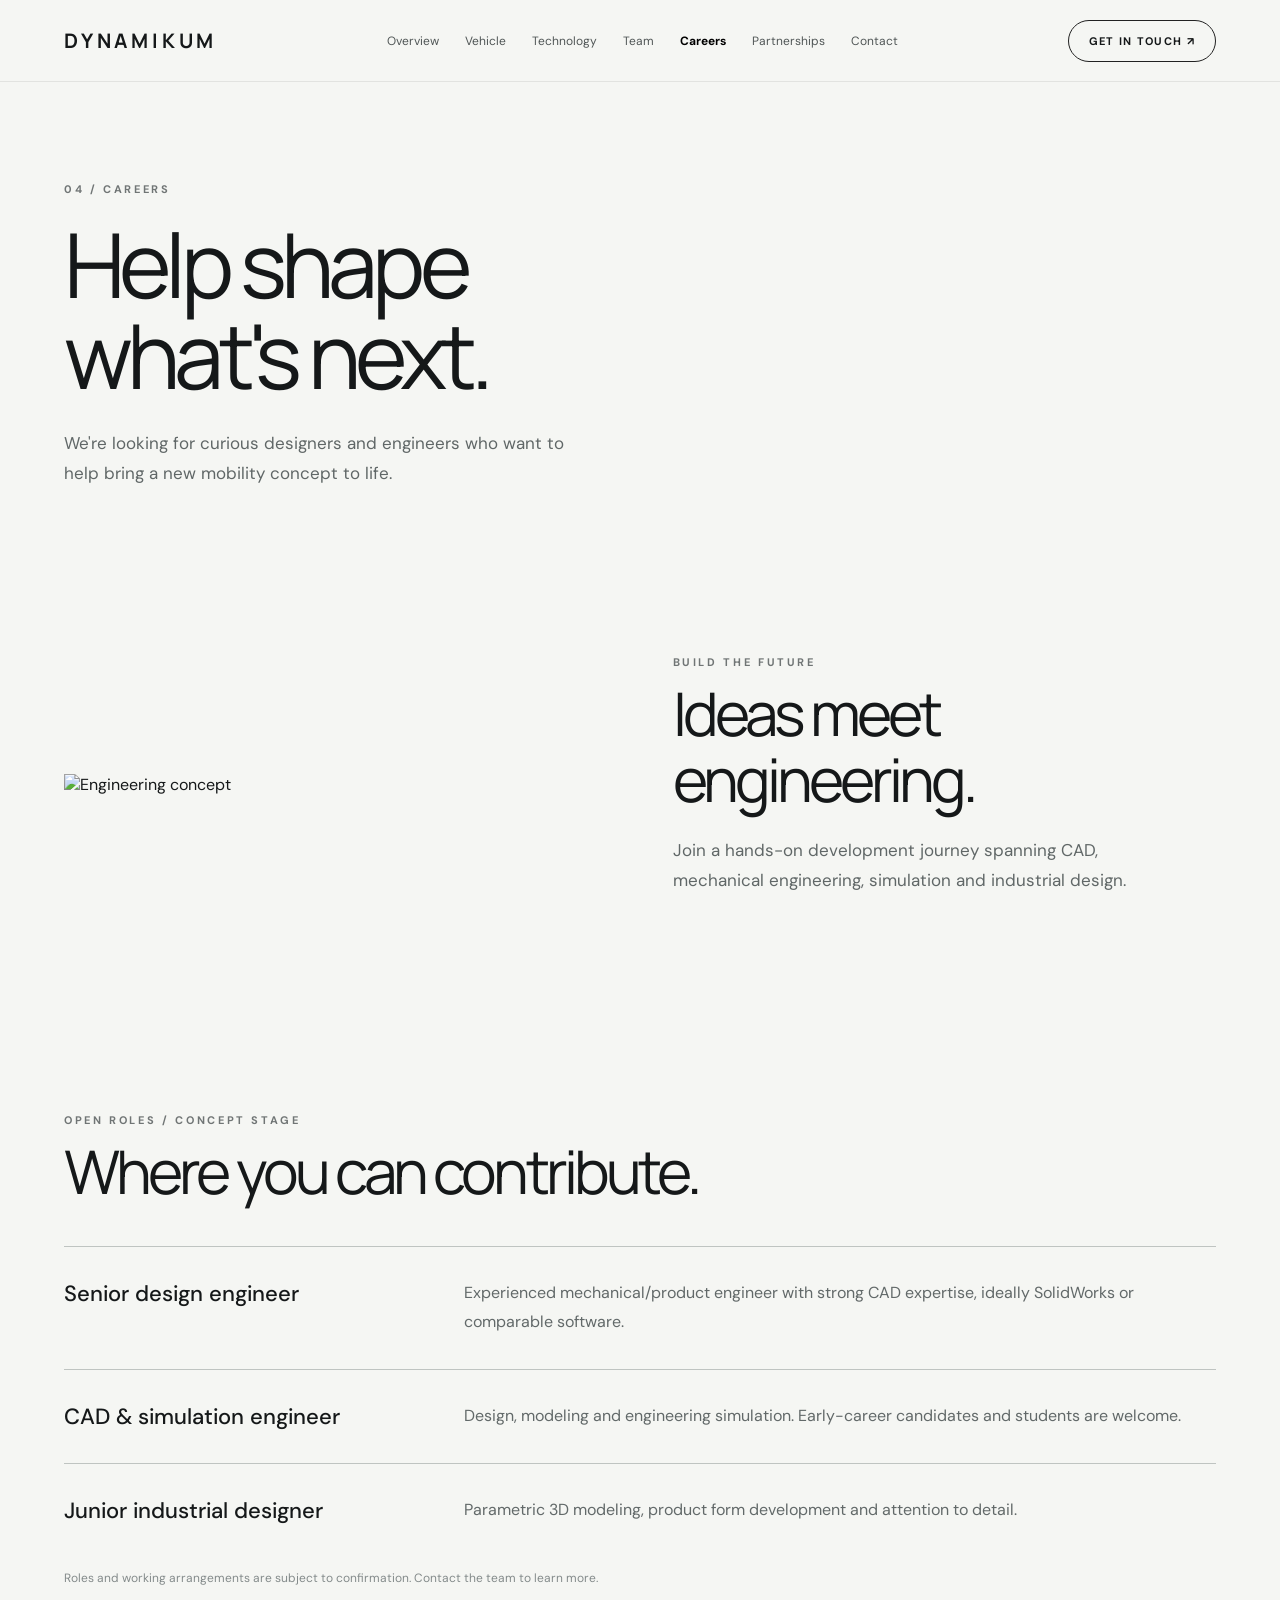
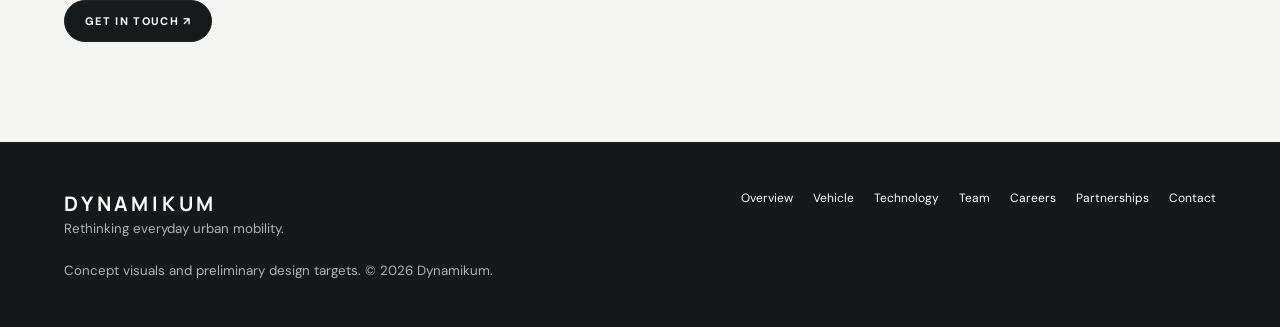
==== careers.html @ a189d864 "Add Dynamikum website: careers.html" ====
<!doctype html><html lang="en"><head><meta charset="utf-8"><meta name="viewport" content="width=device-width,initial-scale=1"><meta name="theme-color" content="#f5f6f3"><meta name="description" content="Explore engineering and design career opportunities with Dynamikum."><title>Careers — DYNAMIKUM</title><link rel="stylesheet" href="/style.css"></head><body><header><a class="logo" href="/">DYNAMIKUM</a><nav class="nav" aria-label="Primary"><a class="" href="/">Overview</a><a class="" href="/vehicle.html">Vehicle</a><a class="" href="/technology.html">Technology</a><a class="" href="/team.html">Team</a><a class="active" href="/careers.html">Careers</a><a class="" href="/partnerships.html">Partnerships</a><a class="" href="/contact.html">Contact</a></nav><a class="pill" href="/contact.html">Get in touch ↗</a></header><main><section class="intro"><div class="eyebrow">04 / Careers</div><h1>Help shape<br>what's next.</h1><p class="lead">We're looking for curious designers and engineers who want to help bring a new mobility concept to life.</p></section><section class="section split"><img src="https://raw.githubusercontent.com/ninavarini-pixel/Dynamikum/main/technology-cutaway.webp" alt="Engineering concept"><div><div class="eyebrow">Build the future</div><h2>Ideas meet engineering.</h2><p class="lead">Join a hands-on development journey spanning CAD, mechanical engineering, simulation and industrial design.</p></div></section><section class="section"><div class="section-head"><div class="eyebrow">Open roles / Concept stage</div><h2>Where you can contribute.</h2></div><div class="job"><h3>Senior design engineer</h3><p>Experienced mechanical/product engineer with strong CAD expertise, ideally SolidWorks or comparable software.</p></div><div class="job"><h3>CAD & simulation engineer</h3><p>Design, modeling and engineering simulation. Early-career candidates and students are welcome.</p></div><div class="job"><h3>Junior industrial designer</h3><p>Parametric 3D modeling, product form development and attention to detail.</p></div><p class="note">Roles and working arrangements are subject to confirmation. Contact the team to learn more.</p><a class="pill dark" href="/contact.html">Get in touch ↗</a></section></main><footer class="footer"><div><div class="logo">DYNAMIKUM</div><small>Rethinking everyday urban mobility.</small></div><nav><a href="/">Overview</a><a href="/vehicle.html">Vehicle</a><a href="/technology.html">Technology</a><a href="/team.html">Team</a><a href="/careers.html">Careers</a><a href="/partnerships.html">Partnerships</a><a href="/contact.html">Contact</a></nav><small>Concept visuals and preliminary design targets. © 2026 Dynamikum.</small></footer></body></html>
---- style.css ----
@import url('https://fonts.googleapis.com/css2?family=DM+Sans:wght@300;400;500;600;700&family=Manrope:wght@300;400;500;600;700&display=swap');
:root{--ink:#151819;--muted:#707575;--line:#dadcda;--paper:#f5f6f3;--dark:#101515}*{box-sizing:border-box}html{scroll-behavior:smooth}body{margin:0;background:var(--paper);color:var(--ink);font-family:'DM Sans',sans-serif;-webkit-font-smoothing:antialiased}a{color:inherit;text-decoration:none}img{max-width:100%;display:block}header{height:82px;display:flex;align-items:center;justify-content:space-between;padding:0 5%;border-bottom:1px solid rgba(0,0,0,.08);position:relative;z-index:5;background:#f5f6f3}.logo{font-family:Manrope,sans-serif;font-size:20px;font-weight:700;letter-spacing:.19em}.nav{display:flex;gap:26px;align-items:center}.nav a{font-size:12px;color:#505656}.nav a.active{color:#000;font-weight:700}.pill{border:1px solid #222;border-radius:50px;padding:13px 20px;font-size:11px;font-weight:700;letter-spacing:.12em;text-transform:uppercase;display:inline-flex;gap:12px;align-items:center;transition:.2s}.pill:hover{background:#151819;color:white}.pill.dark{background:#161a1a;color:#fff}.pill.dark:hover{background:#3b4141}.hero{min-height:650px;display:grid;grid-template-columns:42% 58%;align-items:center;padding:50px 5% 70px;overflow:hidden}.eyebrow{font-size:11px;letter-spacing:.24em;text-transform:uppercase;font-weight:700;color:#707575}.hero h1,h1,h2{font-family:Manrope,sans-serif;font-weight:400;letter-spacing:-.065em}h1{font-size:clamp(58px,7vw,118px);line-height:1.02;margin:22px 0 28px}h2{font-size:clamp(38px,4.7vw,75px);line-height:1.09;margin:12px 0 24px}.lead{font-size:17px;line-height:1.75;color:#606767;max-width:520px}.hero .visual{width:115%;margin-left:-5%;filter:drop-shadow(0 24px 32px rgba(0,0,0,.06))}.actions{display:flex;gap:12px;flex-wrap:wrap;margin-top:34px}.specs{display:grid;grid-template-columns:repeat(3,1fr);gap:24px;padding:25px 5% 35px;border-top:1px solid var(--line)}.specs b{font-size:26px;font-weight:400}.specs span{display:block;color:#727777;font-size:12px;margin-top:8px}.section{padding:100px 5%}.section-head{max-width:780px;margin-bottom:42px}.grid2{display:grid;grid-template-columns:1fr 1fr;gap:24px}.grid3{display:grid;grid-template-columns:repeat(3,1fr);gap:22px}.panel{background:#e9ebe8;overflow:hidden}.panel img{width:100%;height:430px;object-fit:cover}.panel .copy{padding:24px 28px 34px}.panel h3{font-size:22px;font-weight:500;margin:0 0 12px}.panel p{color:#727777;line-height:1.65;margin:0}.gallery{display:grid;grid-template-columns:repeat(4,1fr);gap:12px}.gallery img{width:100%;height:235px;object-fit:cover;background:#e8eae8}.wide-image{width:100%;height:min(60vw,700px);object-fit:cover;background:#e9eae8}.dark{background:#101515;color:#fff}.dark .lead,.dark .eyebrow{color:#a5adad}.dark .panel{background:#202727}.dark .panel p{color:#a5adad}.footer{padding:48px 5%;background:#151919;color:white;display:flex;justify-content:space-between;gap:24px;flex-wrap:wrap}.footer small{color:#adb4b4}.footer nav{display:flex;gap:20px;flex-wrap:wrap;font-size:12px}.intro{padding:100px 5% 50px}.intro h1{font-size:clamp(55px,7vw,106px);max-width:1100px}.split{display:grid;grid-template-columns:1fr 1fr;gap:65px;align-items:center}.split img{width:100%;max-height:680px;object-fit:cover}.note{font-size:12px;color:#848b8b;line-height:1.6}.job{border-top:1px solid #bfc4c1;padding:32px 0;display:grid;grid-template-columns:1fr 2fr;gap:24px}.job h3{font-size:22px;margin:0;font-weight:500}.job p{margin:0;color:#626969;line-height:1.8}.contact{min-height:65vh;display:flex;flex-direction:column;justify-content:center}.contact a.mail{font-size:clamp(22px,4vw,58px);border-bottom:1px solid #777;align-self:flex-start}@media(max-width:980px){header{height:auto;min-height:72px;flex-wrap:wrap;gap:16px;padding:20px 5%}.nav{order:3;width:100%;overflow:auto;gap:18px}.hero{grid-template-columns:1fr;min-height:auto;padding-top:75px}.hero .visual{width:100%;margin:20px 0}.grid3,.gallery{grid-template-columns:repeat(2,1fr)}.split{grid-template-columns:1fr;gap:30px}}@media(max-width:600px){h1{font-size:58px}.grid2,.grid3,.gallery{grid-template-columns:1fr}.specs{grid-template-columns:1fr 1fr}.section{padding:65px 5%}.panel img{height:280px}.gallery img{height:290px}.job{grid-template-columns:1fr}.footer{flex-direction:column}}
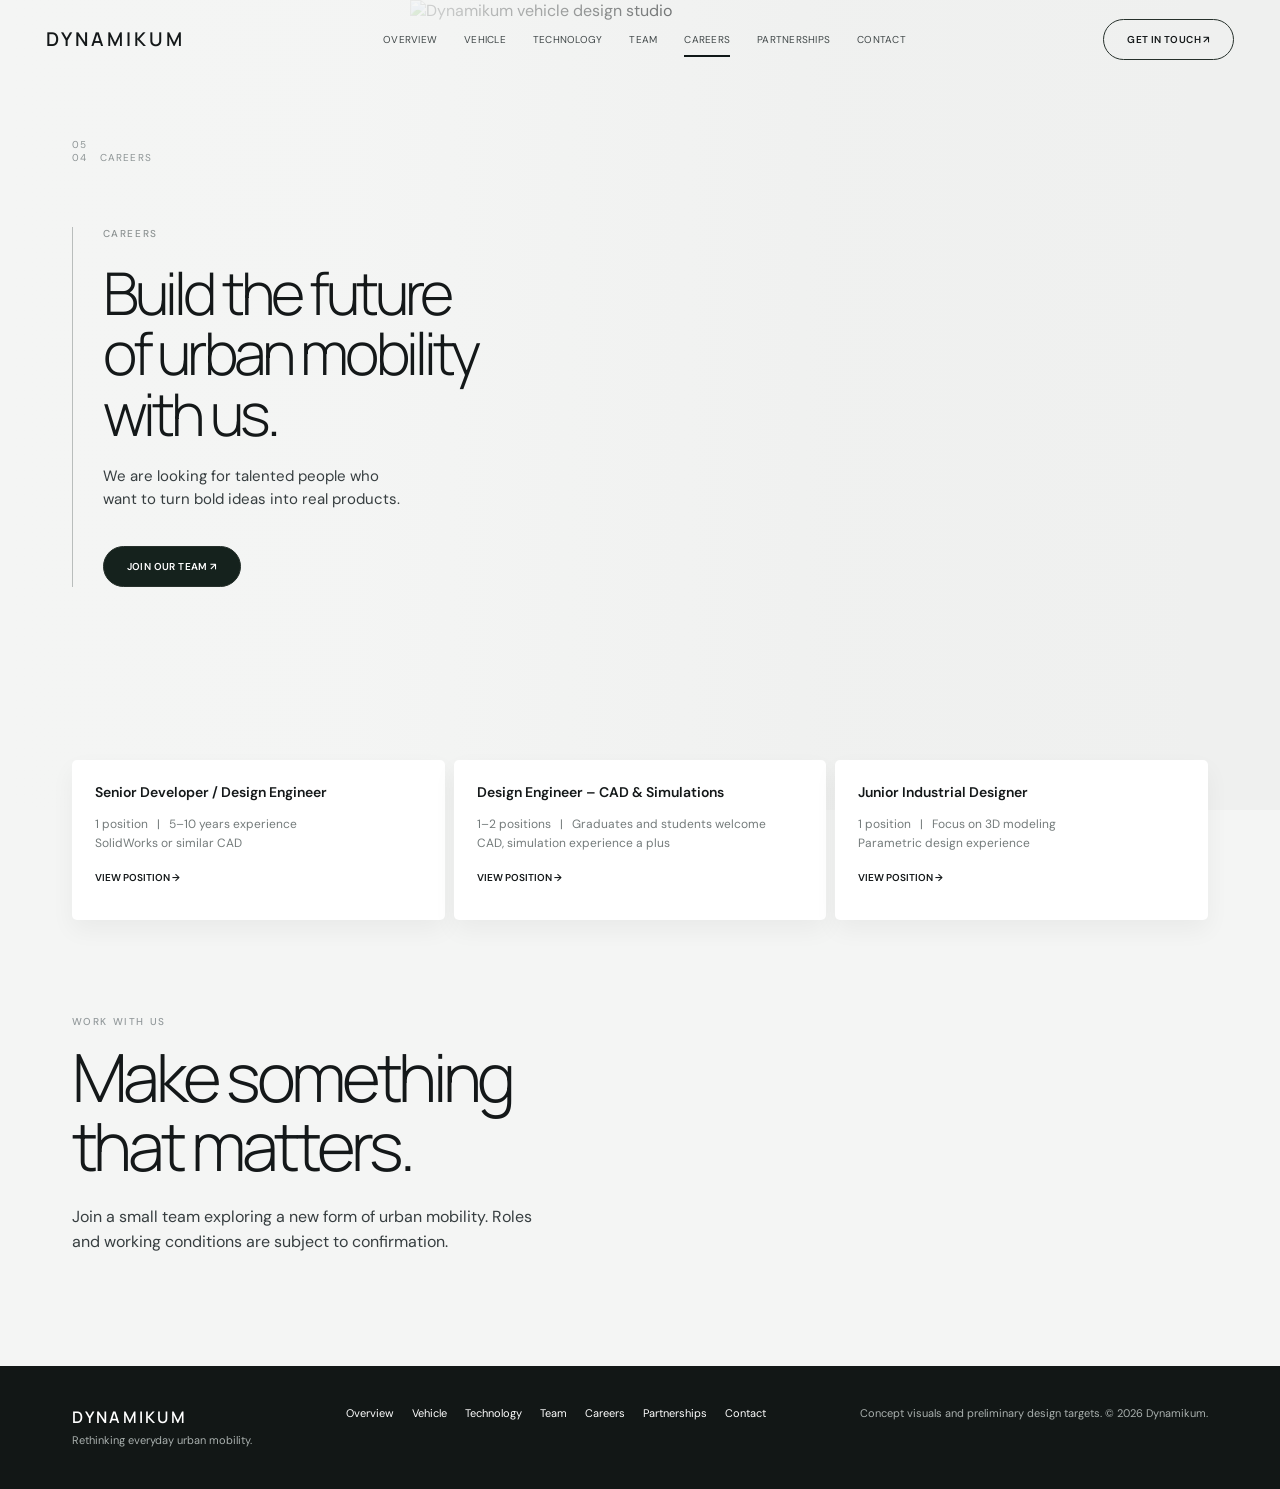
==== commit 1a7e7c6a: "Match careers.html layout to supplied reference" ====
--- a/careers.html
+++ b/careers.html
@@ -1 +1 @@
-<!doctype html><html lang="en"><head><meta charset="utf-8"><meta name="viewport" content="width=device-width,initial-scale=1"><meta name="theme-color" content="#f5f6f3"><meta name="description" content="Explore engineering and design career opportunities with Dynamikum."><title>Careers — DYNAMIKUM</title><link rel="stylesheet" href="/style.css"></head><body><header><a class="logo" href="/">DYNAMIKUM</a><nav class="nav" aria-label="Primary"><a class="" href="/">Overview</a><a class="" href="/vehicle.html">Vehicle</a><a class="" href="/technology.html">Technology</a><a class="" href="/team.html">Team</a><a class="active" href="/careers.html">Careers</a><a class="" href="/partnerships.html">Partnerships</a><a class="" href="/contact.html">Contact</a></nav><a class="pill" href="/contact.html">Get in touch ↗</a></header><main><section class="intro"><div class="eyebrow">04 / Careers</div><h1>Help shape<br>what's next.</h1><p class="lead">We're looking for curious designers and engineers who want to help bring a new mobility concept to life.</p></section><section class="section split"><img src="https://raw.githubusercontent.com/ninavarini-pixel/Dynamikum/main/technology-cutaway.webp" alt="Engineering concept"><div><div class="eyebrow">Build the future</div><h2>Ideas meet engineering.</h2><p class="lead">Join a hands-on development journey spanning CAD, mechanical engineering, simulation and industrial design.</p></div></section><section class="section"><div class="section-head"><div class="eyebrow">Open roles / Concept stage</div><h2>Where you can contribute.</h2></div><div class="job"><h3>Senior design engineer</h3><p>Experienced mechanical/product engineer with strong CAD expertise, ideally SolidWorks or comparable software.</p></div><div class="job"><h3>CAD & simulation engineer</h3><p>Design, modeling and engineering simulation. Early-career candidates and students are welcome.</p></div><div class="job"><h3>Junior industrial designer</h3><p>Parametric 3D modeling, product form development and attention to detail.</p></div><p class="note">Roles and working arrangements are subject to confirmation. Contact the team to learn more.</p><a class="pill dark" href="/contact.html">Get in touch ↗</a></section></main><footer class="footer"><div><div class="logo">DYNAMIKUM</div><small>Rethinking everyday urban mobility.</small></div><nav><a href="/">Overview</a><a href="/vehicle.html">Vehicle</a><a href="/technology.html">Technology</a><a href="/team.html">Team</a><a href="/careers.html">Careers</a><a href="/partnerships.html">Partnerships</a><a href="/contact.html">Contact</a></nav><small>Concept visuals and preliminary design targets. © 2026 Dynamikum.</small></footer></body></html>+<!doctype html><html lang="en"><head><meta charset="utf-8"><meta name="viewport" content="width=device-width,initial-scale=1"><meta name="theme-color" content="#f5f6f3"><meta name="description" content="Explore engineering and design career opportunities with Dynamikum."><title>Careers — DYNAMIKUM</title><link rel="stylesheet" href="/style.css"></head><body><header><a class="logo" href="/">DYNAMIKUM</a><nav class="nav" aria-label="Primary"><a class="" href="/">Overview</a><a class="" href="/vehicle.html">Vehicle</a><a class="" href="/technology.html">Technology</a><a class="" href="/team.html">Team</a><a class="active" href="/careers.html">Careers</a><a class="" href="/partnerships.html">Partnerships</a><a class="" href="/contact.html">Contact</a></nav><a class="pill" href="/contact.html">Get in touch ↗</a></header><main><section class="feature-hero careers-feature"><div class="chapter">05<br>04 &nbsp; CAREERS</div><img class="feature-image cover" src="https://raw.githubusercontent.com/ninavarini-pixel/Dynamikum/main/hero-studio.webp" alt="Dynamikum vehicle design studio" fetchpriority="high"><div class="feature-copy"><div class="eyebrow">Careers</div><h1>Build the future<br>of urban mobility<br>with us.</h1><p class="lead">We are looking for talented people who want to turn bold ideas into real products.</p><a class="pill dark" href="#open-roles">Join our team ↗</a></div></section><section class="career-jobs" id="open-roles"><article><h3>Senior Developer / Design Engineer</h3><p>1 position &nbsp; | &nbsp; 5–10 years experience<br>SolidWorks or similar CAD</p><a href="/contact.html">View position →</a></article><article><h3>Design Engineer – CAD & Simulations</h3><p>1–2 positions &nbsp; | &nbsp; Graduates and students welcome<br>CAD, simulation experience a plus</p><a href="/contact.html">View position →</a></article><article><h3>Junior Industrial Designer</h3><p>1 position &nbsp; | &nbsp; Focus on 3D modeling<br>Parametric design experience</p><a href="/contact.html">View position →</a></article></section><section class="section"><div class="eyebrow">Work with us</div><h2>Make something<br>that matters.</h2><p class="lead">Join a small team exploring a new form of urban mobility. Roles and working conditions are subject to confirmation.</p></section></main><footer class="footer"><div><div class="logo">DYNAMIKUM</div><small>Rethinking everyday urban mobility.</small></div><nav><a href="/">Overview</a><a href="/vehicle.html">Vehicle</a><a href="/technology.html">Technology</a><a href="/team.html">Team</a><a href="/careers.html">Careers</a><a href="/partnerships.html">Partnerships</a><a href="/contact.html">Contact</a></nav><small>Concept visuals and preliminary design targets. © 2026 Dynamikum.</small></footer></body></html>
--- a/style.css
+++ b/style.css
@@ -1,2 +1,2 @@
-@import url('https://fonts.googleapis.com/css2?family=DM+Sans:wght@300;400;500;600;700&family=Manrope:wght@300;400;500;600;700&display=swap');
-:root{--ink:#151819;--muted:#707575;--line:#dadcda;--paper:#f5f6f3;--dark:#101515}*{box-sizing:border-box}html{scroll-behavior:smooth}body{margin:0;background:var(--paper);color:var(--ink);font-family:'DM Sans',sans-serif;-webkit-font-smoothing:antialiased}a{color:inherit;text-decoration:none}img{max-width:100%;display:block}header{height:82px;display:flex;align-items:center;justify-content:space-between;padding:0 5%;border-bottom:1px solid rgba(0,0,0,.08);position:relative;z-index:5;background:#f5f6f3}.logo{font-family:Manrope,sans-serif;font-size:20px;font-weight:700;letter-spacing:.19em}.nav{display:flex;gap:26px;align-items:center}.nav a{font-size:12px;color:#505656}.nav a.active{color:#000;font-weight:700}.pill{border:1px solid #222;border-radius:50px;padding:13px 20px;font-size:11px;font-weight:700;letter-spacing:.12em;text-transform:uppercase;display:inline-flex;gap:12px;align-items:center;transition:.2s}.pill:hover{background:#151819;color:white}.pill.dark{background:#161a1a;color:#fff}.pill.dark:hover{background:#3b4141}.hero{min-height:650px;display:grid;grid-template-columns:42% 58%;align-items:center;padding:50px 5% 70px;overflow:hidden}.eyebrow{font-size:11px;letter-spacing:.24em;text-transform:uppercase;font-weight:700;color:#707575}.hero h1,h1,h2{font-family:Manrope,sans-serif;font-weight:400;letter-spacing:-.065em}h1{font-size:clamp(58px,7vw,118px);line-height:1.02;margin:22px 0 28px}h2{font-size:clamp(38px,4.7vw,75px);line-height:1.09;margin:12px 0 24px}.lead{font-size:17px;line-height:1.75;color:#606767;max-width:520px}.hero .visual{width:115%;margin-left:-5%;filter:drop-shadow(0 24px 32px rgba(0,0,0,.06))}.actions{display:flex;gap:12px;flex-wrap:wrap;margin-top:34px}.specs{display:grid;grid-template-columns:repeat(3,1fr);gap:24px;padding:25px 5% 35px;border-top:1px solid var(--line)}.specs b{font-size:26px;font-weight:400}.specs span{display:block;color:#727777;font-size:12px;margin-top:8px}.section{padding:100px 5%}.section-head{max-width:780px;margin-bottom:42px}.grid2{display:grid;grid-template-columns:1fr 1fr;gap:24px}.grid3{display:grid;grid-template-columns:repeat(3,1fr);gap:22px}.panel{background:#e9ebe8;overflow:hidden}.panel img{width:100%;height:430px;object-fit:cover}.panel .copy{padding:24px 28px 34px}.panel h3{font-size:22px;font-weight:500;margin:0 0 12px}.panel p{color:#727777;line-height:1.65;margin:0}.gallery{display:grid;grid-template-columns:repeat(4,1fr);gap:12px}.gallery img{width:100%;height:235px;object-fit:cover;background:#e8eae8}.wide-image{width:100%;height:min(60vw,700px);object-fit:cover;background:#e9eae8}.dark{background:#101515;color:#fff}.dark .lead,.dark .eyebrow{color:#a5adad}.dark .panel{background:#202727}.dark .panel p{color:#a5adad}.footer{padding:48px 5%;background:#151919;color:white;display:flex;justify-content:space-between;gap:24px;flex-wrap:wrap}.footer small{color:#adb4b4}.footer nav{display:flex;gap:20px;flex-wrap:wrap;font-size:12px}.intro{padding:100px 5% 50px}.intro h1{font-size:clamp(55px,7vw,106px);max-width:1100px}.split{display:grid;grid-template-columns:1fr 1fr;gap:65px;align-items:center}.split img{width:100%;max-height:680px;object-fit:cover}.note{font-size:12px;color:#848b8b;line-height:1.6}.job{border-top:1px solid #bfc4c1;padding:32px 0;display:grid;grid-template-columns:1fr 2fr;gap:24px}.job h3{font-size:22px;margin:0;font-weight:500}.job p{margin:0;color:#626969;line-height:1.8}.contact{min-height:65vh;display:flex;flex-direction:column;justify-content:center}.contact a.mail{font-size:clamp(22px,4vw,58px);border-bottom:1px solid #777;align-self:flex-start}@media(max-width:980px){header{height:auto;min-height:72px;flex-wrap:wrap;gap:16px;padding:20px 5%}.nav{order:3;width:100%;overflow:auto;gap:18px}.hero{grid-template-columns:1fr;min-height:auto;padding-top:75px}.hero .visual{width:100%;margin:20px 0}.grid3,.gallery{grid-template-columns:repeat(2,1fr)}.split{grid-template-columns:1fr;gap:30px}}@media(max-width:600px){h1{font-size:58px}.grid2,.grid3,.gallery{grid-template-columns:1fr}.specs{grid-template-columns:1fr 1fr}.section{padding:65px 5%}.panel img{height:280px}.gallery img{height:290px}.job{grid-template-columns:1fr}.footer{flex-direction:column}}+@import url('https://fonts.googleapis.com/css2?family=DM+Sans:wght@300;400;500;600&family=Manrope:wght@200;300;400;500;600&display=swap');
+:root{--ink:#141819;--muted:#7d8284;--paper:#f4f5f4;--line:#d7dad8;--green:#15221d}*{box-sizing:border-box}html{scroll-behavior:smooth}body{margin:0;color:var(--ink);background:var(--paper);font-family:'DM Sans',sans-serif;font-weight:400;-webkit-font-smoothing:antialiased}a{color:inherit;text-decoration:none}img{display:block;max-width:100%}h1,h2,h3,p{margin-top:0}h1,h2,h3{font-family:Manrope,sans-serif;font-weight:300;letter-spacing:-.065em}header{position:absolute;top:0;left:0;right:0;height:78px;z-index:20;display:flex;align-items:center;justify-content:space-between;padding:0 3.6%;background:transparent;border:0}header .logo{font:600 19px Manrope,sans-serif;letter-spacing:.16em}.nav{display:flex;gap:27px;align-items:center;height:100%}.nav a{font-size:10px;letter-spacing:.025em;text-transform:uppercase;white-space:nowrap;color:#414849;position:relative;height:100%;display:flex;align-items:center}.nav a.active:after{content:"";position:absolute;bottom:21px;left:0;right:0;height:2px;background:#101818}.pill{border:1px solid #26302b;border-radius:100px;padding:13px 23px;display:inline-flex;align-items:center;justify-content:center;gap:22px;font-size:10px;font-weight:600;letter-spacing:.04em;text-transform:uppercase;white-space:nowrap;transition:background .2s,color .2s}.pill.dark{background:var(--green);color:white}.pill:hover{background:#27372f;color:white}.eyebrow{font-size:10px;font-weight:500;letter-spacing:.16em;text-transform:uppercase;color:#92999b}.lead{font-size:16px;line-height:1.55;max-width:470px;font-weight:400;color:#373e40}.actions{display:flex;gap:20px;align-items:center;margin-top:30px}.hero{position:relative;min-height:760px;height:min(870px,100vh);display:block;overflow:hidden;background:radial-gradient(ellipse at 73% 68%,#e0e2e0 0%,#f4f5f4 52%,#edf0f1 100%)}.hero:before{content:"";position:absolute;inset:0;background:linear-gradient(110deg,rgba(255,255,255,.58),rgba(255,255,255,.05) 65%);pointer-events:none}.hero>div:first-child{position:absolute;z-index:2;top:22%;left:5.6%;max-width:48%}.hero h1{font-size:clamp(60px,6.1vw,110px);line-height:.99;letter-spacing:-.07em;margin:22px 0 25px}.hero .lead{max-width:470px;font-size:17px}.hero .visual{position:absolute;z-index:1;right:-3%;top:13%;height:76%;width:62%;object-fit:contain;mix-blend-mode:multiply;filter:contrast(1.06)}.specs{position:absolute;z-index:3;left:5.6%;right:5.6%;bottom:28px;display:grid;grid-template-columns:repeat(3,1fr);gap:20px;padding:25px 0 0;border-top:1px solid #cdd2d0}.specs>div{padding-left:35px;position:relative}.specs>div:before{content:"✧";position:absolute;left:0;top:1px;font-size:22px}.specs b{display:block;font-size:12px;text-transform:uppercase;font-weight:600;letter-spacing:.02em}.specs span{display:block;color:#737a7c;font-size:11px;margin-top:5px}.section{padding:95px 5.6%}.section-head{max-width:740px;margin-bottom:45px}.section h2,.intro h1{font-size:clamp(48px,5.2vw,88px);line-height:1.04}.section h2{margin:14px 0 25px}.grid2,.grid3{display:grid;grid-template-columns:repeat(2,minmax(0,1fr));gap:18px}.grid3{grid-template-columns:repeat(3,minmax(0,1fr))}.panel{background:#e7e9e7;overflow:hidden}.panel img{width:100%;height:420px;object-fit:cover}.panel .copy{padding:26px 28px 34px}.panel h3{font-size:23px;margin-bottom:12px}.panel p{color:#72797a;font-size:14px;line-height:1.6}.footer{background:#121716;color:white;padding:40px 5.6%;display:flex;justify-content:space-between;gap:20px;flex-wrap:wrap}.footer .logo{font:600 16px Manrope,sans-serif;letter-spacing:.14em}.footer small{color:#a9b0ae;font-size:11px}.footer nav{display:flex;gap:18px;flex-wrap:wrap;font-size:11px}.intro{padding:145px 5.6% 55px}.intro h1{font-size:clamp(60px,6vw,100px);line-height:1.04;margin:18px 0 20px}.intro .lead{max-width:420px}.wide-image{width:100%;height:580px;object-fit:cover}.gallery{display:grid;grid-template-columns:repeat(4,1fr);gap:9px}.gallery img{width:100%;height:275px;object-fit:cover}.split{display:grid;grid-template-columns:1fr 1fr;gap:70px;align-items:center}.split img{width:100%;max-height:610px;object-fit:cover}.note{font-size:12px;color:#7a8383;line-height:1.6}.dark{background:#0a1011;color:white}.dark .lead,.dark .eyebrow{color:#a7afb1}.dark .panel{background:#1b2222}.job{border-top:1px solid #cfd3d1;padding:28px 0;display:grid;grid-template-columns:1fr 2fr;gap:25px}.job h3{font-size:22px;font-weight:400}.job p{font-size:14px;line-height:1.65;color:#626a6b}.contact{min-height:75vh;display:flex;flex-direction:column;justify-content:center}.feature-hero{position:relative;min-height:690px;height:90vh;max-height:900px;overflow:hidden;background:#eff0ef}.feature-hero .feature-image{position:absolute;right:0;top:0;width:68%;height:100%;object-fit:contain;mix-blend-mode:multiply}.feature-hero .feature-image.cover{object-fit:cover;mix-blend-mode:normal}.feature-hero:after{content:"";position:absolute;inset:0;background:linear-gradient(90deg,#f4f5f4 0%,rgba(244,245,244,.95) 28%,rgba(244,245,244,.15) 65%,transparent 100%);pointer-events:none}.feature-copy{position:absolute;left:5.6%;top:28%;z-index:2;max-width:410px;padding-left:30px;border-left:1px solid #b9bdbc}.feature-copy h1{font-size:clamp(47px,4.6vw,77px);line-height:1.03;margin:23px 0 20px}.feature-copy .lead{font-size:15px;max-width:310px}.feature-copy .pill{margin-top:20px}.feature-hero .eyebrow{color:#8c9292}.feature-hero .chapter{position:absolute;left:5.6%;top:17%;font-size:10px;z-index:2;color:#8d9495;letter-spacing:.12em}.feature-hero.dark-feature{background:#090f10;color:white}.feature-hero.dark-feature .feature-image{width:73%;object-fit:contain;mix-blend-mode:screen;filter:contrast(1.25) brightness(.75)}.feature-hero.dark-feature:after{background:linear-gradient(90deg,#090f10 0%,rgba(9,15,16,.96) 25%,rgba(9,15,16,.15) 70%,transparent 100%)}.feature-hero.dark-feature .lead{color:#c1c9c9}.feature-hero.dark-feature .pill{background:white;color:#101818}.feature-hero.dark-feature .feature-copy{border-color:#7b8585}.feature-hero.dark-feature .chapter{color:#aab2b2}.feature-hero.dark-feature .eyebrow{color:#aab2b2}.detail-strip{display:grid;grid-template-columns:repeat(4,1fr);gap:8px;background:#f4f5f4;padding:8px 0}.detail-strip img{width:100%;height:290px;object-fit:cover}.career-jobs{position:relative;z-index:4;display:grid;grid-template-columns:repeat(3,1fr);gap:9px;padding:0 5.6%;margin-top:-50px}.career-jobs article{padding:23px;background:#fff;box-shadow:0 10px 24px #0000000c;border-radius:5px;min-height:160px}.career-jobs h3{font:600 14px 'DM Sans',sans-serif;letter-spacing:0}.career-jobs p{font-size:12px;color:#747b7b;line-height:1.6}.career-jobs a{font-size:10px;text-transform:uppercase;font-weight:600}.feature-hero.careers-feature .feature-image{object-fit:cover;object-position:center}.team-portraits{display:grid;grid-template-columns:repeat(4,1fr);gap:10px}.team-portraits img{height:320px;width:100%;object-fit:cover;filter:grayscale(1)}.minimal-copy{max-width:700px}.visual-caption{font-size:10px;letter-spacing:.12em;text-transform:uppercase;color:#777;position:absolute;bottom:25px;right:5%;z-index:4}.feature-hero .feature-image.right-crop{object-position:right center}.feature-hero.contact-feature .feature-image{object-fit:cover}.feature-hero.contact-feature:after{background:linear-gradient(90deg,#f4f5f4 0%,rgba(244,245,244,.85) 31%,rgba(244,245,244,.03) 78%)}@media(max-width:1100px){.nav{gap:14px}.nav a{font-size:9px}header{padding:0 3%}.hero .visual{right:-7%;width:65%}}@media(max-width:760px){header{height:auto;min-height:74px;flex-wrap:wrap;gap:10px;padding:17px 5%;background:rgba(244,245,244,.96)}.nav{order:3;width:100%;overflow:auto;height:34px;gap:19px}.nav a{height:32px;font-size:10px}.nav a.active:after{bottom:0}.hero{min-height:780px;height:auto}.hero>div:first-child{top:145px;left:6%;max-width:90%}.hero h1{font-size:clamp(53px,10vw,78px)}.hero .visual{top:365px;right:-8%;height:300px;width:100%}.hero .lead{font-size:15px;max-width:340px}.specs{left:6%;right:6%;bottom:16px;gap:8px}.specs>div{padding-left:0}.specs>div:before{display:none}.specs b{font-size:10px}.specs span{font-size:9px}.feature-hero{height:820px;min-height:0}.feature-hero .feature-image{top:320px;right:-5%;width:110%;height:440px}.feature-hero .feature-image.cover{object-fit:cover}.feature-hero:after{background:linear-gradient(180deg,#f4f5f4 0%,#f4f5f4 35%,transparent 76%)}.feature-copy{top:180px;left:6%;max-width:85%;padding-left:18px}.feature-copy h1{font-size:52px}.feature-hero .chapter{top:143px;left:6%}.feature-hero.dark-feature .feature-image{top:350px;width:110%;height:430px}.feature-hero.dark-feature:after{background:linear-gradient(180deg,#090f10 0%,#090f10 35%,transparent 78%)}.career-jobs{margin-top:0;grid-template-columns:1fr;padding:12px 5%}.grid2,.grid3,.split{grid-template-columns:1fr}.gallery,.detail-strip,.team-portraits{grid-template-columns:repeat(2,1fr)}.detail-strip img,.gallery img{height:190px}.team-portraits img{height:230px}.section{padding:70px 6%}.intro{padding:160px 6% 50px}.wide-image{height:350px}.footer{flex-direction:column}.section h2{font-size:48px}}
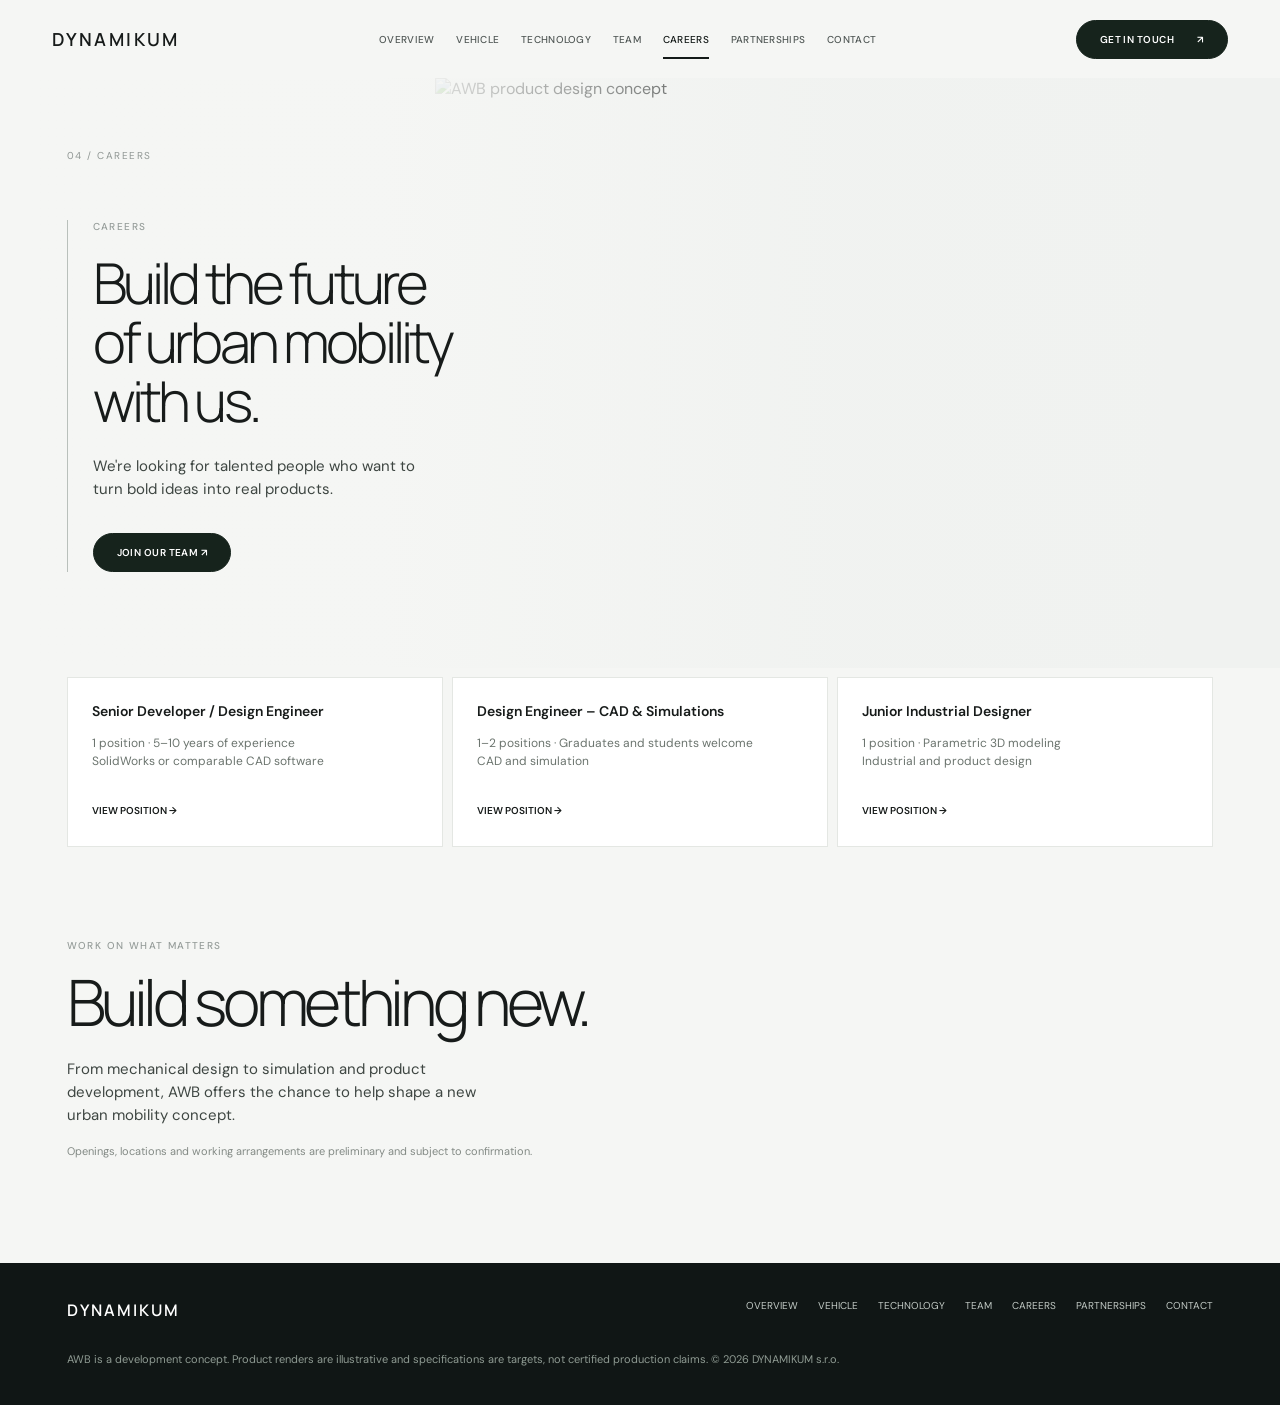
==== commit 6812fe0b: "Rebuild AWB website from pitch deck and approved visual reference: careers.html" ====
--- a/careers.html
+++ b/careers.html
@@ -1 +1 @@
-<!doctype html><html lang="en"><head><meta charset="utf-8"><meta name="viewport" content="width=device-width,initial-scale=1"><meta name="theme-color" content="#f5f6f3"><meta name="description" content="Explore engineering and design career opportunities with Dynamikum."><title>Careers — DYNAMIKUM</title><link rel="stylesheet" href="/style.css"></head><body><header><a class="logo" href="/">DYNAMIKUM</a><nav class="nav" aria-label="Primary"><a class="" href="/">Overview</a><a class="" href="/vehicle.html">Vehicle</a><a class="" href="/technology.html">Technology</a><a class="" href="/team.html">Team</a><a class="active" href="/careers.html">Careers</a><a class="" href="/partnerships.html">Partnerships</a><a class="" href="/contact.html">Contact</a></nav><a class="pill" href="/contact.html">Get in touch ↗</a></header><main><section class="feature-hero careers-feature"><div class="chapter">05<br>04 &nbsp; CAREERS</div><img class="feature-image cover" src="https://raw.githubusercontent.com/ninavarini-pixel/Dynamikum/main/hero-studio.webp" alt="Dynamikum vehicle design studio" fetchpriority="high"><div class="feature-copy"><div class="eyebrow">Careers</div><h1>Build the future<br>of urban mobility<br>with us.</h1><p class="lead">We are looking for talented people who want to turn bold ideas into real products.</p><a class="pill dark" href="#open-roles">Join our team ↗</a></div></section><section class="career-jobs" id="open-roles"><article><h3>Senior Developer / Design Engineer</h3><p>1 position &nbsp; | &nbsp; 5–10 years experience<br>SolidWorks or similar CAD</p><a href="/contact.html">View position →</a></article><article><h3>Design Engineer – CAD & Simulations</h3><p>1–2 positions &nbsp; | &nbsp; Graduates and students welcome<br>CAD, simulation experience a plus</p><a href="/contact.html">View position →</a></article><article><h3>Junior Industrial Designer</h3><p>1 position &nbsp; | &nbsp; Focus on 3D modeling<br>Parametric design experience</p><a href="/contact.html">View position →</a></article></section><section class="section"><div class="eyebrow">Work with us</div><h2>Make something<br>that matters.</h2><p class="lead">Join a small team exploring a new form of urban mobility. Roles and working conditions are subject to confirmation.</p></section></main><footer class="footer"><div><div class="logo">DYNAMIKUM</div><small>Rethinking everyday urban mobility.</small></div><nav><a href="/">Overview</a><a href="/vehicle.html">Vehicle</a><a href="/technology.html">Technology</a><a href="/team.html">Team</a><a href="/careers.html">Careers</a><a href="/partnerships.html">Partnerships</a><a href="/contact.html">Contact</a></nav><small>Concept visuals and preliminary design targets. © 2026 Dynamikum.</small></footer></body></html>+<!doctype html><html lang="en"><head><meta charset="utf-8"><meta name="viewport" content="width=device-width,initial-scale=1"><meta name="theme-color" content="#f5f6f4"><meta name="description" content="Dynamikum AWB — an all-weather electric-assist city velomobile concept."><title>Careers — DYNAMIKUM</title><link rel="preconnect" href="https://fonts.googleapis.com"><link rel="stylesheet" href="/style.css"></head><body><header class="site-header"><a class="brand" href="/" aria-label="Dynamikum home">DYNAMIKUM</a><nav class="nav" aria-label="Main navigation"><a href="/">Overview</a><a href="/vehicle.html">Vehicle</a><a href="/technology.html">Technology</a><a href="/team.html">Team</a><a href="/careers.html" aria-current="page">Careers</a><a href="/partnerships.html">Partnerships</a><a href="/contact.html">Contact</a></nav><a class="cta" href="/contact.html">Get in touch <span aria-hidden="true">↗</span></a></header><main><section class="page-hero"><div class="chapter">04 / CAREERS</div><img class="hero-image" src="https://raw.githubusercontent.com/ninavarini-pixel/Dynamikum/main/hero-studio.webp" alt="AWB product design concept" fetchpriority="high"><div class="page-copy"><div class="eyebrow">Careers</div><h1 class="display">Build the future<br>of urban mobility<br>with us.</h1><p class="lead">We're looking for talented people who want to turn bold ideas into real products.</p><a class="cta" href="#roles">Join our team ↗</a></div></section><div class="jobs" id="roles"><article class="job"><h3>Senior Developer / Design Engineer</h3><p>1 position · 5–10 years of experience<br>SolidWorks or comparable CAD software</p><a href="/contact.html">View position →</a></article><article class="job"><h3>Design Engineer – CAD & Simulations</h3><p>1–2 positions · Graduates and students welcome<br>CAD and simulation</p><a href="/contact.html">View position →</a></article><article class="job"><h3>Junior Industrial Designer</h3><p>1 position · Parametric 3D modeling<br>Industrial and product design</p><a href="/contact.html">View position →</a></article></div><section class="section"><div class="eyebrow">Work on what matters</div><h2 class="section-title">Build something new.</h2><p class="lead">From mechanical design to simulation and product development, AWB offers the chance to help shape a new urban mobility concept.</p><p class="fine">Openings, locations and working arrangements are preliminary and subject to confirmation.</p></section></main><footer class="footer"><div class="brand">DYNAMIKUM</div><nav><a href="/">Overview</a><a href="/vehicle.html">Vehicle</a><a href="/technology.html">Technology</a><a href="/team.html">Team</a><a href="/careers.html">Careers</a><a href="/partnerships.html">Partnerships</a><a href="/contact.html">Contact</a></nav><p class="fine">AWB is a development concept. Product renders are illustrative and specifications are targets, not certified production claims. © 2026 DYNAMIKUM s.r.o.</p></footer></body></html>
--- a/style.css
+++ b/style.css
@@ -1,2 +1,2 @@
-@import url('https://fonts.googleapis.com/css2?family=DM+Sans:wght@300;400;500;600&family=Manrope:wght@200;300;400;500;600&display=swap');
-:root{--ink:#141819;--muted:#7d8284;--paper:#f4f5f4;--line:#d7dad8;--green:#15221d}*{box-sizing:border-box}html{scroll-behavior:smooth}body{margin:0;color:var(--ink);background:var(--paper);font-family:'DM Sans',sans-serif;font-weight:400;-webkit-font-smoothing:antialiased}a{color:inherit;text-decoration:none}img{display:block;max-width:100%}h1,h2,h3,p{margin-top:0}h1,h2,h3{font-family:Manrope,sans-serif;font-weight:300;letter-spacing:-.065em}header{position:absolute;top:0;left:0;right:0;height:78px;z-index:20;display:flex;align-items:center;justify-content:space-between;padding:0 3.6%;background:transparent;border:0}header .logo{font:600 19px Manrope,sans-serif;letter-spacing:.16em}.nav{display:flex;gap:27px;align-items:center;height:100%}.nav a{font-size:10px;letter-spacing:.025em;text-transform:uppercase;white-space:nowrap;color:#414849;position:relative;height:100%;display:flex;align-items:center}.nav a.active:after{content:"";position:absolute;bottom:21px;left:0;right:0;height:2px;background:#101818}.pill{border:1px solid #26302b;border-radius:100px;padding:13px 23px;display:inline-flex;align-items:center;justify-content:center;gap:22px;font-size:10px;font-weight:600;letter-spacing:.04em;text-transform:uppercase;white-space:nowrap;transition:background .2s,color .2s}.pill.dark{background:var(--green);color:white}.pill:hover{background:#27372f;color:white}.eyebrow{font-size:10px;font-weight:500;letter-spacing:.16em;text-transform:uppercase;color:#92999b}.lead{font-size:16px;line-height:1.55;max-width:470px;font-weight:400;color:#373e40}.actions{display:flex;gap:20px;align-items:center;margin-top:30px}.hero{position:relative;min-height:760px;height:min(870px,100vh);display:block;overflow:hidden;background:radial-gradient(ellipse at 73% 68%,#e0e2e0 0%,#f4f5f4 52%,#edf0f1 100%)}.hero:before{content:"";position:absolute;inset:0;background:linear-gradient(110deg,rgba(255,255,255,.58),rgba(255,255,255,.05) 65%);pointer-events:none}.hero>div:first-child{position:absolute;z-index:2;top:22%;left:5.6%;max-width:48%}.hero h1{font-size:clamp(60px,6.1vw,110px);line-height:.99;letter-spacing:-.07em;margin:22px 0 25px}.hero .lead{max-width:470px;font-size:17px}.hero .visual{position:absolute;z-index:1;right:-3%;top:13%;height:76%;width:62%;object-fit:contain;mix-blend-mode:multiply;filter:contrast(1.06)}.specs{position:absolute;z-index:3;left:5.6%;right:5.6%;bottom:28px;display:grid;grid-template-columns:repeat(3,1fr);gap:20px;padding:25px 0 0;border-top:1px solid #cdd2d0}.specs>div{padding-left:35px;position:relative}.specs>div:before{content:"✧";position:absolute;left:0;top:1px;font-size:22px}.specs b{display:block;font-size:12px;text-transform:uppercase;font-weight:600;letter-spacing:.02em}.specs span{display:block;color:#737a7c;font-size:11px;margin-top:5px}.section{padding:95px 5.6%}.section-head{max-width:740px;margin-bottom:45px}.section h2,.intro h1{font-size:clamp(48px,5.2vw,88px);line-height:1.04}.section h2{margin:14px 0 25px}.grid2,.grid3{display:grid;grid-template-columns:repeat(2,minmax(0,1fr));gap:18px}.grid3{grid-template-columns:repeat(3,minmax(0,1fr))}.panel{background:#e7e9e7;overflow:hidden}.panel img{width:100%;height:420px;object-fit:cover}.panel .copy{padding:26px 28px 34px}.panel h3{font-size:23px;margin-bottom:12px}.panel p{color:#72797a;font-size:14px;line-height:1.6}.footer{background:#121716;color:white;padding:40px 5.6%;display:flex;justify-content:space-between;gap:20px;flex-wrap:wrap}.footer .logo{font:600 16px Manrope,sans-serif;letter-spacing:.14em}.footer small{color:#a9b0ae;font-size:11px}.footer nav{display:flex;gap:18px;flex-wrap:wrap;font-size:11px}.intro{padding:145px 5.6% 55px}.intro h1{font-size:clamp(60px,6vw,100px);line-height:1.04;margin:18px 0 20px}.intro .lead{max-width:420px}.wide-image{width:100%;height:580px;object-fit:cover}.gallery{display:grid;grid-template-columns:repeat(4,1fr);gap:9px}.gallery img{width:100%;height:275px;object-fit:cover}.split{display:grid;grid-template-columns:1fr 1fr;gap:70px;align-items:center}.split img{width:100%;max-height:610px;object-fit:cover}.note{font-size:12px;color:#7a8383;line-height:1.6}.dark{background:#0a1011;color:white}.dark .lead,.dark .eyebrow{color:#a7afb1}.dark .panel{background:#1b2222}.job{border-top:1px solid #cfd3d1;padding:28px 0;display:grid;grid-template-columns:1fr 2fr;gap:25px}.job h3{font-size:22px;font-weight:400}.job p{font-size:14px;line-height:1.65;color:#626a6b}.contact{min-height:75vh;display:flex;flex-direction:column;justify-content:center}.feature-hero{position:relative;min-height:690px;height:90vh;max-height:900px;overflow:hidden;background:#eff0ef}.feature-hero .feature-image{position:absolute;right:0;top:0;width:68%;height:100%;object-fit:contain;mix-blend-mode:multiply}.feature-hero .feature-image.cover{object-fit:cover;mix-blend-mode:normal}.feature-hero:after{content:"";position:absolute;inset:0;background:linear-gradient(90deg,#f4f5f4 0%,rgba(244,245,244,.95) 28%,rgba(244,245,244,.15) 65%,transparent 100%);pointer-events:none}.feature-copy{position:absolute;left:5.6%;top:28%;z-index:2;max-width:410px;padding-left:30px;border-left:1px solid #b9bdbc}.feature-copy h1{font-size:clamp(47px,4.6vw,77px);line-height:1.03;margin:23px 0 20px}.feature-copy .lead{font-size:15px;max-width:310px}.feature-copy .pill{margin-top:20px}.feature-hero .eyebrow{color:#8c9292}.feature-hero .chapter{position:absolute;left:5.6%;top:17%;font-size:10px;z-index:2;color:#8d9495;letter-spacing:.12em}.feature-hero.dark-feature{background:#090f10;color:white}.feature-hero.dark-feature .feature-image{width:73%;object-fit:contain;mix-blend-mode:screen;filter:contrast(1.25) brightness(.75)}.feature-hero.dark-feature:after{background:linear-gradient(90deg,#090f10 0%,rgba(9,15,16,.96) 25%,rgba(9,15,16,.15) 70%,transparent 100%)}.feature-hero.dark-feature .lead{color:#c1c9c9}.feature-hero.dark-feature .pill{background:white;color:#101818}.feature-hero.dark-feature .feature-copy{border-color:#7b8585}.feature-hero.dark-feature .chapter{color:#aab2b2}.feature-hero.dark-feature .eyebrow{color:#aab2b2}.detail-strip{display:grid;grid-template-columns:repeat(4,1fr);gap:8px;background:#f4f5f4;padding:8px 0}.detail-strip img{width:100%;height:290px;object-fit:cover}.career-jobs{position:relative;z-index:4;display:grid;grid-template-columns:repeat(3,1fr);gap:9px;padding:0 5.6%;margin-top:-50px}.career-jobs article{padding:23px;background:#fff;box-shadow:0 10px 24px #0000000c;border-radius:5px;min-height:160px}.career-jobs h3{font:600 14px 'DM Sans',sans-serif;letter-spacing:0}.career-jobs p{font-size:12px;color:#747b7b;line-height:1.6}.career-jobs a{font-size:10px;text-transform:uppercase;font-weight:600}.feature-hero.careers-feature .feature-image{object-fit:cover;object-position:center}.team-portraits{display:grid;grid-template-columns:repeat(4,1fr);gap:10px}.team-portraits img{height:320px;width:100%;object-fit:cover;filter:grayscale(1)}.minimal-copy{max-width:700px}.visual-caption{font-size:10px;letter-spacing:.12em;text-transform:uppercase;color:#777;position:absolute;bottom:25px;right:5%;z-index:4}.feature-hero .feature-image.right-crop{object-position:right center}.feature-hero.contact-feature .feature-image{object-fit:cover}.feature-hero.contact-feature:after{background:linear-gradient(90deg,#f4f5f4 0%,rgba(244,245,244,.85) 31%,rgba(244,245,244,.03) 78%)}@media(max-width:1100px){.nav{gap:14px}.nav a{font-size:9px}header{padding:0 3%}.hero .visual{right:-7%;width:65%}}@media(max-width:760px){header{height:auto;min-height:74px;flex-wrap:wrap;gap:10px;padding:17px 5%;background:rgba(244,245,244,.96)}.nav{order:3;width:100%;overflow:auto;height:34px;gap:19px}.nav a{height:32px;font-size:10px}.nav a.active:after{bottom:0}.hero{min-height:780px;height:auto}.hero>div:first-child{top:145px;left:6%;max-width:90%}.hero h1{font-size:clamp(53px,10vw,78px)}.hero .visual{top:365px;right:-8%;height:300px;width:100%}.hero .lead{font-size:15px;max-width:340px}.specs{left:6%;right:6%;bottom:16px;gap:8px}.specs>div{padding-left:0}.specs>div:before{display:none}.specs b{font-size:10px}.specs span{font-size:9px}.feature-hero{height:820px;min-height:0}.feature-hero .feature-image{top:320px;right:-5%;width:110%;height:440px}.feature-hero .feature-image.cover{object-fit:cover}.feature-hero:after{background:linear-gradient(180deg,#f4f5f4 0%,#f4f5f4 35%,transparent 76%)}.feature-copy{top:180px;left:6%;max-width:85%;padding-left:18px}.feature-copy h1{font-size:52px}.feature-hero .chapter{top:143px;left:6%}.feature-hero.dark-feature .feature-image{top:350px;width:110%;height:430px}.feature-hero.dark-feature:after{background:linear-gradient(180deg,#090f10 0%,#090f10 35%,transparent 78%)}.career-jobs{margin-top:0;grid-template-columns:1fr;padding:12px 5%}.grid2,.grid3,.split{grid-template-columns:1fr}.gallery,.detail-strip,.team-portraits{grid-template-columns:repeat(2,1fr)}.detail-strip img,.gallery img{height:190px}.team-portraits img{height:230px}.section{padding:70px 6%}.intro{padding:160px 6% 50px}.wide-image{height:350px}.footer{flex-direction:column}.section h2{font-size:48px}}+@import url('https://fonts.googleapis.com/css2?family=DM+Sans:wght@300;400;500;600;700&family=Manrope:wght@200;300;400;500;600;700&display=swap');
+:root{--paper:#f5f6f4;--ink:#171b1a;--sub:#626966;--muted:#959b98;--line:#d9ddda;--night:#0b1010}*{box-sizing:border-box}html{scroll-behavior:smooth}body{margin:0;background:var(--paper);color:var(--ink);font-family:'DM Sans',Arial,sans-serif;-webkit-font-smoothing:antialiased}a{color:inherit;text-decoration:none}img{display:block;width:100%}button,a{touch-action:manipulation}button{font:inherit}.site-header{height:78px;padding:0 4.1%;display:flex;align-items:center;justify-content:space-between;position:relative;z-index:50;background:#f5f6f4}.brand{font-family:Manrope,sans-serif;font-size:18px;font-weight:600;letter-spacing:.13em;white-space:nowrap}.nav{height:100%;display:flex;align-items:center;gap:clamp(13px,1.7vw,29px)}.nav a{height:100%;display:flex;align-items:center;position:relative;text-transform:uppercase;font-size:10px;font-weight:500;letter-spacing:.03em;color:#515856}.nav a[aria-current=page]{color:#121816}.nav a[aria-current=page]:after{content:"";position:absolute;bottom:19px;left:0;right:0;height:2px;background:#141a18}.cta{background:#16231c;border:1px solid #16231c;color:#fff;padding:12px 23px;border-radius:100px;display:inline-flex;align-items:center;justify-content:center;gap:23px;text-transform:uppercase;font-size:10px;font-weight:600;letter-spacing:.045em;white-space:nowrap;transition:transform .2s,background .2s}.cta:hover{background:#35483b;transform:translateY(-2px)}.cta.light{background:#fff;color:#151a17;border-color:#fff}.cta.outline{background:transparent;color:var(--ink);border-color:#c9ceca}.cta:focus-visible,.nav a:focus-visible{outline:2px solid #47745c;outline-offset:4px}.mobile-menu{display:none}.eyebrow{font-size:10px;letter-spacing:.14em;text-transform:uppercase;color:#969d9a;font-weight:500}.display,.section-title{font-family:Manrope,sans-serif;font-weight:300;letter-spacing:-.068em}.display{font-size:clamp(54px,5.8vw,102px);line-height:1.035;margin:20px 0 24px}.section-title{font-size:clamp(44px,5vw,78px);line-height:1.08;margin:15px 0 22px}.lead{font-size:clamp(14px,1.17vw,18px);line-height:1.55;font-weight:400;color:#3e4642;max-width:430px}.small{font-size:13px;line-height:1.65;color:#727a75}.actions{display:flex;align-items:center;gap:15px;flex-wrap:wrap;margin-top:29px}.home-hero{min-height:700px;height:min(840px,calc(100svh - 78px));position:relative;overflow:hidden;background:linear-gradient(105deg,#f4f5f3 0%,#eceeec 100%)}.home-hero .home-image{position:absolute;top:0;right:0;height:100%;width:65%;object-fit:contain;object-position:center;mix-blend-mode:multiply}.home-hero:after{content:"";position:absolute;inset:0;pointer-events:none;background:linear-gradient(90deg,rgba(246,247,245,.99) 0%,rgba(246,247,245,.9) 29%,rgba(246,247,245,.03) 63%,transparent 100%)}.home-copy{position:absolute;z-index:2;top:17%;left:5.3%;width:49%}.home-copy .lead{max-width:440px}.home-copy .display{font-size:clamp(56px,5.8vw,103px)}.benefits{position:absolute;z-index:3;bottom:0;left:5.3%;right:5.3%;border-top:1px solid #d4d8d5;display:grid;grid-template-columns:repeat(3,1fr);gap:22px;padding:21px 0 29px}.benefit{display:flex;gap:13px;align-items:flex-start}.benefit .symbol{font-size:23px;line-height:1;color:#323b36}.benefit strong{display:block;text-transform:uppercase;font-size:11px;font-weight:600}.benefit span:last-child{display:block;font-size:11px;color:#6b736f;margin-top:4px}.page-hero{height:590px;position:relative;overflow:hidden;background:#f0f2f0}.page-hero .hero-image{position:absolute;right:0;top:0;width:66%;height:100%;object-fit:contain;object-position:center;mix-blend-mode:multiply}.page-hero .hero-image.cover{object-fit:cover;mix-blend-mode:normal}.page-hero:after{content:"";position:absolute;inset:0;pointer-events:none;background:linear-gradient(90deg,#f5f6f4 0%,rgba(245,246,244,.98) 30%,rgba(245,246,244,.13) 65%,transparent 100%)}.page-hero .chapter{position:absolute;z-index:2;left:5.2%;top:12%;font-size:10px;color:#909794;letter-spacing:.15em;text-transform:uppercase}.page-copy{position:absolute;z-index:3;top:24%;left:5.2%;width:41%;max-width:520px;border-left:1px solid #b9c0bb;padding-left:25px}.page-copy .display{font-size:clamp(47px,4.4vw,73px);line-height:1.055}.page-copy .lead{font-size:15px;max-width:335px}.page-copy .cta{margin-top:17px}.page-hero.night{background:#0b1010;color:white}.page-hero.night .hero-image{mix-blend-mode:screen;filter:brightness(.84) contrast(1.08);width:70%}.page-hero.night:after{background:linear-gradient(90deg,#0b1010 0%,rgba(11,16,16,.95) 29%,rgba(11,16,16,.15) 68%,transparent 100%)}.page-hero.night .lead{color:#c0c7c3}.page-hero.night .page-copy{border-color:#707b74}.page-hero.night .eyebrow{color:#aab3ae}.page-hero.night .cta{background:white;color:#151a17;border-color:white}.page-hero.night .chapter{color:#a7b0ab}.photo-strip{display:grid;grid-template-columns:repeat(4,minmax(0,1fr));gap:8px;padding:8px;background:#f5f6f4}.photo-strip figure{margin:0;overflow:hidden;background:#e4e8e5}.photo-strip img{height:235px;object-fit:cover;transition:transform .35s}.photo-strip img:hover{transform:scale(1.035)}.section{padding:92px 5.2%}.section-header{max-width:780px;margin-bottom:43px}.cols{display:grid;grid-template-columns:repeat(2,minmax(0,1fr));gap:24px}.cols.three{grid-template-columns:repeat(3,minmax(0,1fr))}.image-card{background:#e8ebe8;overflow:hidden}.image-card img{height:370px;object-fit:contain}.image-card .card-copy{padding:25px 29px 32px}.image-card h3{font-family:Manrope,sans-serif;font-size:24px;font-weight:400;letter-spacing:-.045em;margin:0 0 10px}.image-card p{color:#6d7570;font-size:13px;line-height:1.6;margin:0}.split{display:grid;grid-template-columns:1fr 1fr;gap:7%;align-items:center}.split>img{height:490px;object-fit:contain;background:#e9ece9}.metrics{display:grid;grid-template-columns:repeat(4,1fr);gap:25px;border-top:1px solid var(--line);padding-top:30px}.metric b{display:block;font-family:Manrope,sans-serif;font-weight:300;font-size:clamp(30px,3vw,49px);letter-spacing:-.06em}.metric span{font-size:12px;color:#7a817d;line-height:1.4}.dark-section{background:#101615;color:white}.dark-section .lead,.dark-section .small{color:#adb8b0}.jobs{display:grid;grid-template-columns:repeat(3,1fr);gap:9px;padding:9px 5.2% 0}.job{background:white;padding:24px;min-height:170px;border:1px solid #e4e7e3}.job h3{font-size:14px;font-weight:600;line-height:1.4;margin:0 0 9px}.job p{font-size:12px;line-height:1.55;color:#6b746e;min-height:52px}.job a{font-size:10px;text-transform:uppercase;font-weight:600}.team-grid{display:grid;grid-template-columns:repeat(4,1fr);gap:13px}.person{border-top:1px solid #cdd3ce;padding-top:19px}.person .monogram{height:150px;background:#e6eae6;display:flex;align-items:center;justify-content:center;font-family:Manrope,sans-serif;font-size:48px;font-weight:200;color:#7b8580;margin-bottom:18px}.person h3{font-size:15px;margin:0 0 6px;font-weight:600}.person p{font-size:12px;color:#7a817c;line-height:1.5;margin:0}.fine{font-size:11px;line-height:1.6;color:#838a85}.footer{background:#101615;color:#fff;padding:36px 5.2%;display:grid;grid-template-columns:1fr 2fr;gap:30px}.footer .brand{font-size:16px}.footer nav{display:flex;justify-content:flex-end;gap:20px;flex-wrap:wrap}.footer nav a{font-size:10px;text-transform:uppercase;color:#c2cac5}.footer .fine{grid-column:1/-1;color:#8f9b93;margin:0}.feature-label{position:absolute;right:4%;bottom:25px;z-index:4;font-size:10px;letter-spacing:.1em;text-transform:uppercase;color:#737d75}.night .feature-label{color:#abb5af}.contact-link{font-family:Manrope,sans-serif;font-size:clamp(21px,3vw,42px);font-weight:300;border-bottom:1px solid #b5bcb7;padding-bottom:8px}.plain-list{display:grid;gap:0}.plain-list>div{border-top:1px solid var(--line);padding:21px 0;display:grid;grid-template-columns:30% 1fr;gap:20px}.plain-list strong{font-weight:600;font-size:14px}.plain-list p{margin:0;font-size:14px;line-height:1.7;color:#656e67}@media(max-width:1050px){.nav{gap:11px}.nav a{font-size:9px}.site-header{padding:0 3%}.home-copy .display{font-size:clamp(53px,6.1vw,83px)}.page-copy .display{font-size:clamp(45px,5vw,66px)}}@media(max-width:760px){.site-header{height:auto;min-height:70px;display:flex;flex-wrap:wrap;padding:17px 5%;gap:13px}.brand{font-size:16px}.site-header>.cta{padding:10px 15px;font-size:9px}.nav{order:3;width:100%;overflow:auto;gap:19px;height:32px}.nav a{height:32px;font-size:10px}.nav a[aria-current=page]:after{bottom:0}.home-hero{height:830px;min-height:0}.home-copy{top:68px;left:6%;width:88%}.home-copy .display{font-size:clamp(48px,10vw,73px)}.home-copy .lead{font-size:14px;max-width:340px}.home-hero .home-image{top:330px;right:0;width:100%;height:370px;object-fit:contain}.home-hero:after{background:linear-gradient(180deg,#f5f6f4 0%,rgba(245,246,244,.96) 37%,rgba(245,246,244,0) 75%)}.benefits{left:6%;right:6%;bottom:12px;gap:10px;padding:16px 0}.benefit{display:block}.benefit .symbol{display:none}.benefit strong{font-size:9px}.benefit span:last-child{font-size:9px}.page-hero{height:750px}.page-hero .chapter{left:6%;top:30px}.page-copy{left:6%;top:88px;width:88%;padding-left:17px}.page-copy .display{font-size:clamp(42px,9vw,60px)}.page-copy .lead{font-size:14px}.page-hero .hero-image,.page-hero.night .hero-image{top:345px;right:0;width:100%;height:385px;object-fit:contain}.page-hero:after{background:linear-gradient(180deg,#f5f6f4 0%,rgba(245,246,244,.97) 35%,transparent 78%)}.page-hero.night:after{background:linear-gradient(180deg,#0b1010 0%,rgba(11,16,16,.95) 37%,transparent 80%)}.photo-strip{grid-template-columns:repeat(2,1fr)}.photo-strip img{height:185px}.section{padding:65px 6%}.cols,.cols.three,.split{grid-template-columns:1fr}.split>img{height:340px}.image-card img{height:260px}.metrics,.team-grid{grid-template-columns:repeat(2,1fr)}.jobs{grid-template-columns:1fr;padding:10px 6%}.job{min-height:0}.footer{grid-template-columns:1fr}.footer nav{justify-content:flex-start}.plain-list>div{grid-template-columns:1fr;gap:8px}.section-title{font-size:45px}}@media(prefers-reduced-motion:reduce){html{scroll-behavior:auto}*,*:before,*:after{transition:none!important}}
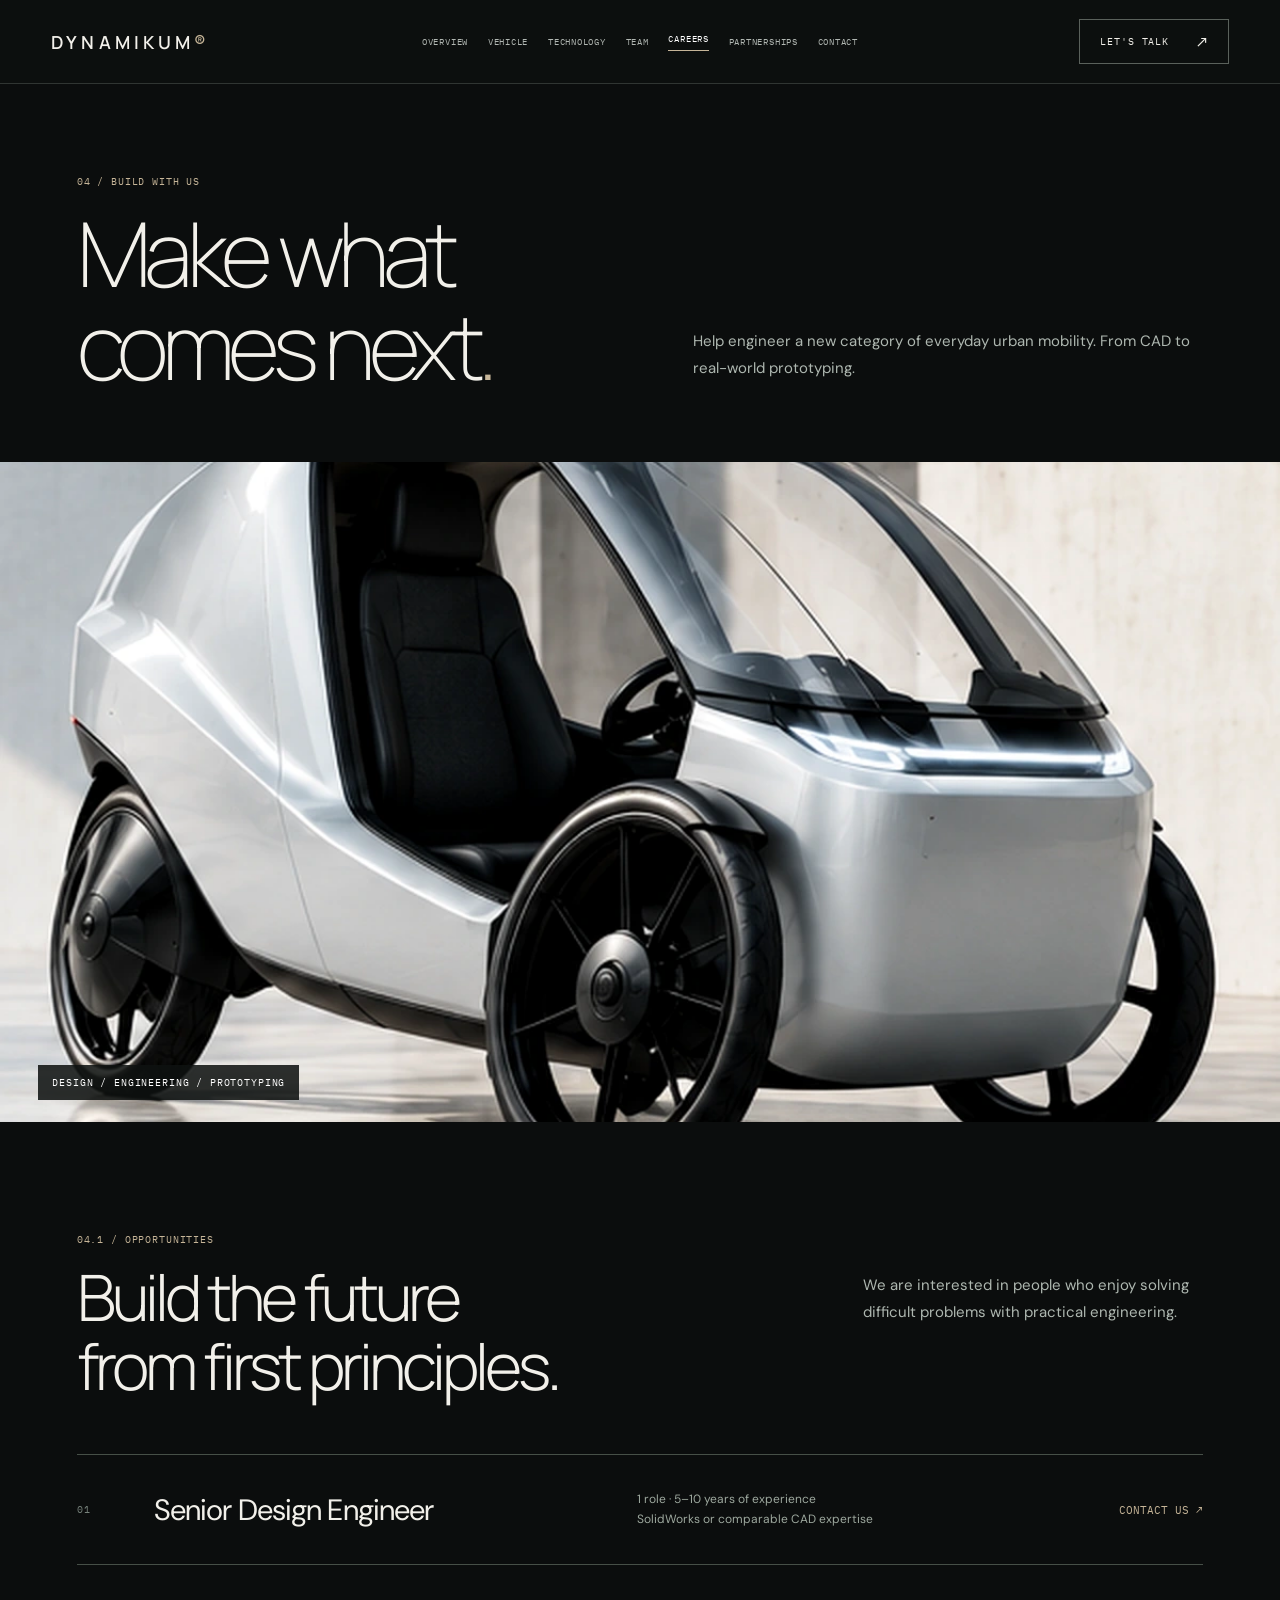
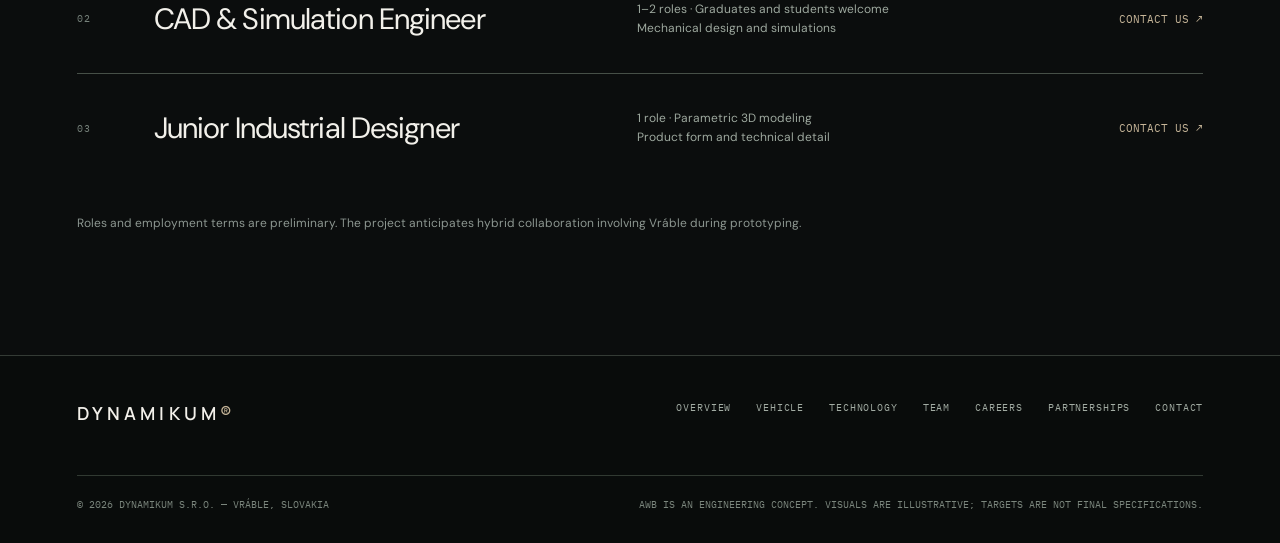
==== commit 2c17d998: "Rebuild luxury technical design system — careers.html" ====
--- a/careers.html
+++ b/careers.html
@@ -1 +1 @@
-<!doctype html><html lang="en"><head><meta charset="utf-8"><meta name="viewport" content="width=device-width,initial-scale=1"><meta name="theme-color" content="#f5f6f4"><meta name="description" content="Dynamikum AWB — an all-weather electric-assist city velomobile concept."><title>Careers — DYNAMIKUM</title><link rel="preconnect" href="https://fonts.googleapis.com"><link rel="stylesheet" href="/style.css"></head><body><header class="site-header"><a class="brand" href="/" aria-label="Dynamikum home">DYNAMIKUM</a><nav class="nav" aria-label="Main navigation"><a href="/">Overview</a><a href="/vehicle.html">Vehicle</a><a href="/technology.html">Technology</a><a href="/team.html">Team</a><a href="/careers.html" aria-current="page">Careers</a><a href="/partnerships.html">Partnerships</a><a href="/contact.html">Contact</a></nav><a class="cta" href="/contact.html">Get in touch <span aria-hidden="true">↗</span></a></header><main><section class="page-hero"><div class="chapter">04 / CAREERS</div><img class="hero-image" src="https://raw.githubusercontent.com/ninavarini-pixel/Dynamikum/main/hero-studio.webp" alt="AWB product design concept" fetchpriority="high"><div class="page-copy"><div class="eyebrow">Careers</div><h1 class="display">Build the future<br>of urban mobility<br>with us.</h1><p class="lead">We're looking for talented people who want to turn bold ideas into real products.</p><a class="cta" href="#roles">Join our team ↗</a></div></section><div class="jobs" id="roles"><article class="job"><h3>Senior Developer / Design Engineer</h3><p>1 position · 5–10 years of experience<br>SolidWorks or comparable CAD software</p><a href="/contact.html">View position →</a></article><article class="job"><h3>Design Engineer – CAD & Simulations</h3><p>1–2 positions · Graduates and students welcome<br>CAD and simulation</p><a href="/contact.html">View position →</a></article><article class="job"><h3>Junior Industrial Designer</h3><p>1 position · Parametric 3D modeling<br>Industrial and product design</p><a href="/contact.html">View position →</a></article></div><section class="section"><div class="eyebrow">Work on what matters</div><h2 class="section-title">Build something new.</h2><p class="lead">From mechanical design to simulation and product development, AWB offers the chance to help shape a new urban mobility concept.</p><p class="fine">Openings, locations and working arrangements are preliminary and subject to confirmation.</p></section></main><footer class="footer"><div class="brand">DYNAMIKUM</div><nav><a href="/">Overview</a><a href="/vehicle.html">Vehicle</a><a href="/technology.html">Technology</a><a href="/team.html">Team</a><a href="/careers.html">Careers</a><a href="/partnerships.html">Partnerships</a><a href="/contact.html">Contact</a></nav><p class="fine">AWB is a development concept. Product renders are illustrative and specifications are targets, not certified production claims. © 2026 DYNAMIKUM s.r.o.</p></footer></body></html>+<!doctype html><html lang="en"><head><meta charset="utf-8"><meta name="viewport" content="width=device-width,initial-scale=1"><meta name="theme-color" content="#0b0d0d"><meta name="description" content="Dynamikum AWB — an all-weather electric-assist three-wheel urban velomobile. Engineering a new way to move."><title>Careers — DYNAMIKUM</title><link rel="stylesheet" href="/style.css"></head><body><header class="site-header"><a class="brand" href="/" aria-label="Dynamikum home">DYNAMIKUM<span>®</span></a><nav class="nav" aria-label="Main navigation"><a href="/">Overview</a><a href="/vehicle.html">Vehicle</a><a href="/technology.html">Technology</a><a href="/team.html">Team</a><a href="/careers.html" aria-current="page">Careers</a><a href="/partnerships.html">Partnerships</a><a href="/contact.html">Contact</a></nav><div class="header-action"><a class="btn" href="/contact.html">LET'S TALK <span class="arrow" aria-hidden="true">↗</span></a></div></header><main><section class="page-top"><div><div class="eyebrow">04 / BUILD WITH US</div><h1 class="display">Make what<br>comes next<span style="color:var(--accent)">.</span></h1></div><p class="body">Help engineer a new category of everyday urban mobility. From CAD to real-world prototyping.</p></section><div class="feature"><img src="/hero-studio.webp" alt="AWB product development concept" fetchpriority="high"><div class="caption">DESIGN / ENGINEERING / PROTOTYPING</div></div><section class="section"><div class="section-header"><div><div class="eyebrow">04.1 / OPPORTUNITIES</div><h2 class="heading">Build the future<br>from first principles.</h2></div><p class="body">We are interested in people who enjoy solving difficult problems with practical engineering.</p></div><div class="job"><span class="index">01</span><h3>Senior Design Engineer</h3><p>1 role · 5–10 years of experience<br>SolidWorks or comparable CAD expertise</p><a href="/contact.html">CONTACT US ↗</a></div><div class="job"><span class="index">02</span><h3>CAD & Simulation Engineer</h3><p>1–2 roles · Graduates and students welcome<br>Mechanical design and simulations</p><a href="/contact.html">CONTACT US ↗</a></div><div class="job"><span class="index">03</span><h3>Junior Industrial Designer</h3><p>1 role · Parametric 3D modeling<br>Product form and technical detail</p><a href="/contact.html">CONTACT US ↗</a></div><p class="tiny" style="margin-top:30px">Roles and employment terms are preliminary. The project anticipates hybrid collaboration involving Vráble during prototyping.</p></section></main><footer class="footer"><div class="footer-top"><a class="brand" href="/">DYNAMIKUM<span>®</span></a><nav class="footer-nav" aria-label="Footer navigation"><a href="/">Overview</a><a href="/vehicle.html">Vehicle</a><a href="/technology.html">Technology</a><a href="/team.html">Team</a><a href="/careers.html">Careers</a><a href="/partnerships.html">Partnerships</a><a href="/contact.html">Contact</a></nav></div><div class="footer-bottom"><span>© 2026 DYNAMIKUM S.R.O. — VRÁBLE, SLOVAKIA</span><span>AWB IS AN ENGINEERING CONCEPT. VISUALS ARE ILLUSTRATIVE; TARGETS ARE NOT FINAL SPECIFICATIONS.</span></div></footer></body></html>
--- a/style.css
+++ b/style.css
@@ -1,2 +1,6 @@
-@import url('https://fonts.googleapis.com/css2?family=DM+Sans:wght@300;400;500;600;700&family=Manrope:wght@200;300;400;500;600;700&display=swap');
-:root{--paper:#f5f6f4;--ink:#171b1a;--sub:#626966;--muted:#959b98;--line:#d9ddda;--night:#0b1010}*{box-sizing:border-box}html{scroll-behavior:smooth}body{margin:0;background:var(--paper);color:var(--ink);font-family:'DM Sans',Arial,sans-serif;-webkit-font-smoothing:antialiased}a{color:inherit;text-decoration:none}img{display:block;width:100%}button,a{touch-action:manipulation}button{font:inherit}.site-header{height:78px;padding:0 4.1%;display:flex;align-items:center;justify-content:space-between;position:relative;z-index:50;background:#f5f6f4}.brand{font-family:Manrope,sans-serif;font-size:18px;font-weight:600;letter-spacing:.13em;white-space:nowrap}.nav{height:100%;display:flex;align-items:center;gap:clamp(13px,1.7vw,29px)}.nav a{height:100%;display:flex;align-items:center;position:relative;text-transform:uppercase;font-size:10px;font-weight:500;letter-spacing:.03em;color:#515856}.nav a[aria-current=page]{color:#121816}.nav a[aria-current=page]:after{content:"";position:absolute;bottom:19px;left:0;right:0;height:2px;background:#141a18}.cta{background:#16231c;border:1px solid #16231c;color:#fff;padding:12px 23px;border-radius:100px;display:inline-flex;align-items:center;justify-content:center;gap:23px;text-transform:uppercase;font-size:10px;font-weight:600;letter-spacing:.045em;white-space:nowrap;transition:transform .2s,background .2s}.cta:hover{background:#35483b;transform:translateY(-2px)}.cta.light{background:#fff;color:#151a17;border-color:#fff}.cta.outline{background:transparent;color:var(--ink);border-color:#c9ceca}.cta:focus-visible,.nav a:focus-visible{outline:2px solid #47745c;outline-offset:4px}.mobile-menu{display:none}.eyebrow{font-size:10px;letter-spacing:.14em;text-transform:uppercase;color:#969d9a;font-weight:500}.display,.section-title{font-family:Manrope,sans-serif;font-weight:300;letter-spacing:-.068em}.display{font-size:clamp(54px,5.8vw,102px);line-height:1.035;margin:20px 0 24px}.section-title{font-size:clamp(44px,5vw,78px);line-height:1.08;margin:15px 0 22px}.lead{font-size:clamp(14px,1.17vw,18px);line-height:1.55;font-weight:400;color:#3e4642;max-width:430px}.small{font-size:13px;line-height:1.65;color:#727a75}.actions{display:flex;align-items:center;gap:15px;flex-wrap:wrap;margin-top:29px}.home-hero{min-height:700px;height:min(840px,calc(100svh - 78px));position:relative;overflow:hidden;background:linear-gradient(105deg,#f4f5f3 0%,#eceeec 100%)}.home-hero .home-image{position:absolute;top:0;right:0;height:100%;width:65%;object-fit:contain;object-position:center;mix-blend-mode:multiply}.home-hero:after{content:"";position:absolute;inset:0;pointer-events:none;background:linear-gradient(90deg,rgba(246,247,245,.99) 0%,rgba(246,247,245,.9) 29%,rgba(246,247,245,.03) 63%,transparent 100%)}.home-copy{position:absolute;z-index:2;top:17%;left:5.3%;width:49%}.home-copy .lead{max-width:440px}.home-copy .display{font-size:clamp(56px,5.8vw,103px)}.benefits{position:absolute;z-index:3;bottom:0;left:5.3%;right:5.3%;border-top:1px solid #d4d8d5;display:grid;grid-template-columns:repeat(3,1fr);gap:22px;padding:21px 0 29px}.benefit{display:flex;gap:13px;align-items:flex-start}.benefit .symbol{font-size:23px;line-height:1;color:#323b36}.benefit strong{display:block;text-transform:uppercase;font-size:11px;font-weight:600}.benefit span:last-child{display:block;font-size:11px;color:#6b736f;margin-top:4px}.page-hero{height:590px;position:relative;overflow:hidden;background:#f0f2f0}.page-hero .hero-image{position:absolute;right:0;top:0;width:66%;height:100%;object-fit:contain;object-position:center;mix-blend-mode:multiply}.page-hero .hero-image.cover{object-fit:cover;mix-blend-mode:normal}.page-hero:after{content:"";position:absolute;inset:0;pointer-events:none;background:linear-gradient(90deg,#f5f6f4 0%,rgba(245,246,244,.98) 30%,rgba(245,246,244,.13) 65%,transparent 100%)}.page-hero .chapter{position:absolute;z-index:2;left:5.2%;top:12%;font-size:10px;color:#909794;letter-spacing:.15em;text-transform:uppercase}.page-copy{position:absolute;z-index:3;top:24%;left:5.2%;width:41%;max-width:520px;border-left:1px solid #b9c0bb;padding-left:25px}.page-copy .display{font-size:clamp(47px,4.4vw,73px);line-height:1.055}.page-copy .lead{font-size:15px;max-width:335px}.page-copy .cta{margin-top:17px}.page-hero.night{background:#0b1010;color:white}.page-hero.night .hero-image{mix-blend-mode:screen;filter:brightness(.84) contrast(1.08);width:70%}.page-hero.night:after{background:linear-gradient(90deg,#0b1010 0%,rgba(11,16,16,.95) 29%,rgba(11,16,16,.15) 68%,transparent 100%)}.page-hero.night .lead{color:#c0c7c3}.page-hero.night .page-copy{border-color:#707b74}.page-hero.night .eyebrow{color:#aab3ae}.page-hero.night .cta{background:white;color:#151a17;border-color:white}.page-hero.night .chapter{color:#a7b0ab}.photo-strip{display:grid;grid-template-columns:repeat(4,minmax(0,1fr));gap:8px;padding:8px;background:#f5f6f4}.photo-strip figure{margin:0;overflow:hidden;background:#e4e8e5}.photo-strip img{height:235px;object-fit:cover;transition:transform .35s}.photo-strip img:hover{transform:scale(1.035)}.section{padding:92px 5.2%}.section-header{max-width:780px;margin-bottom:43px}.cols{display:grid;grid-template-columns:repeat(2,minmax(0,1fr));gap:24px}.cols.three{grid-template-columns:repeat(3,minmax(0,1fr))}.image-card{background:#e8ebe8;overflow:hidden}.image-card img{height:370px;object-fit:contain}.image-card .card-copy{padding:25px 29px 32px}.image-card h3{font-family:Manrope,sans-serif;font-size:24px;font-weight:400;letter-spacing:-.045em;margin:0 0 10px}.image-card p{color:#6d7570;font-size:13px;line-height:1.6;margin:0}.split{display:grid;grid-template-columns:1fr 1fr;gap:7%;align-items:center}.split>img{height:490px;object-fit:contain;background:#e9ece9}.metrics{display:grid;grid-template-columns:repeat(4,1fr);gap:25px;border-top:1px solid var(--line);padding-top:30px}.metric b{display:block;font-family:Manrope,sans-serif;font-weight:300;font-size:clamp(30px,3vw,49px);letter-spacing:-.06em}.metric span{font-size:12px;color:#7a817d;line-height:1.4}.dark-section{background:#101615;color:white}.dark-section .lead,.dark-section .small{color:#adb8b0}.jobs{display:grid;grid-template-columns:repeat(3,1fr);gap:9px;padding:9px 5.2% 0}.job{background:white;padding:24px;min-height:170px;border:1px solid #e4e7e3}.job h3{font-size:14px;font-weight:600;line-height:1.4;margin:0 0 9px}.job p{font-size:12px;line-height:1.55;color:#6b746e;min-height:52px}.job a{font-size:10px;text-transform:uppercase;font-weight:600}.team-grid{display:grid;grid-template-columns:repeat(4,1fr);gap:13px}.person{border-top:1px solid #cdd3ce;padding-top:19px}.person .monogram{height:150px;background:#e6eae6;display:flex;align-items:center;justify-content:center;font-family:Manrope,sans-serif;font-size:48px;font-weight:200;color:#7b8580;margin-bottom:18px}.person h3{font-size:15px;margin:0 0 6px;font-weight:600}.person p{font-size:12px;color:#7a817c;line-height:1.5;margin:0}.fine{font-size:11px;line-height:1.6;color:#838a85}.footer{background:#101615;color:#fff;padding:36px 5.2%;display:grid;grid-template-columns:1fr 2fr;gap:30px}.footer .brand{font-size:16px}.footer nav{display:flex;justify-content:flex-end;gap:20px;flex-wrap:wrap}.footer nav a{font-size:10px;text-transform:uppercase;color:#c2cac5}.footer .fine{grid-column:1/-1;color:#8f9b93;margin:0}.feature-label{position:absolute;right:4%;bottom:25px;z-index:4;font-size:10px;letter-spacing:.1em;text-transform:uppercase;color:#737d75}.night .feature-label{color:#abb5af}.contact-link{font-family:Manrope,sans-serif;font-size:clamp(21px,3vw,42px);font-weight:300;border-bottom:1px solid #b5bcb7;padding-bottom:8px}.plain-list{display:grid;gap:0}.plain-list>div{border-top:1px solid var(--line);padding:21px 0;display:grid;grid-template-columns:30% 1fr;gap:20px}.plain-list strong{font-weight:600;font-size:14px}.plain-list p{margin:0;font-size:14px;line-height:1.7;color:#656e67}@media(max-width:1050px){.nav{gap:11px}.nav a{font-size:9px}.site-header{padding:0 3%}.home-copy .display{font-size:clamp(53px,6.1vw,83px)}.page-copy .display{font-size:clamp(45px,5vw,66px)}}@media(max-width:760px){.site-header{height:auto;min-height:70px;display:flex;flex-wrap:wrap;padding:17px 5%;gap:13px}.brand{font-size:16px}.site-header>.cta{padding:10px 15px;font-size:9px}.nav{order:3;width:100%;overflow:auto;gap:19px;height:32px}.nav a{height:32px;font-size:10px}.nav a[aria-current=page]:after{bottom:0}.home-hero{height:830px;min-height:0}.home-copy{top:68px;left:6%;width:88%}.home-copy .display{font-size:clamp(48px,10vw,73px)}.home-copy .lead{font-size:14px;max-width:340px}.home-hero .home-image{top:330px;right:0;width:100%;height:370px;object-fit:contain}.home-hero:after{background:linear-gradient(180deg,#f5f6f4 0%,rgba(245,246,244,.96) 37%,rgba(245,246,244,0) 75%)}.benefits{left:6%;right:6%;bottom:12px;gap:10px;padding:16px 0}.benefit{display:block}.benefit .symbol{display:none}.benefit strong{font-size:9px}.benefit span:last-child{font-size:9px}.page-hero{height:750px}.page-hero .chapter{left:6%;top:30px}.page-copy{left:6%;top:88px;width:88%;padding-left:17px}.page-copy .display{font-size:clamp(42px,9vw,60px)}.page-copy .lead{font-size:14px}.page-hero .hero-image,.page-hero.night .hero-image{top:345px;right:0;width:100%;height:385px;object-fit:contain}.page-hero:after{background:linear-gradient(180deg,#f5f6f4 0%,rgba(245,246,244,.97) 35%,transparent 78%)}.page-hero.night:after{background:linear-gradient(180deg,#0b1010 0%,rgba(11,16,16,.95) 37%,transparent 80%)}.photo-strip{grid-template-columns:repeat(2,1fr)}.photo-strip img{height:185px}.section{padding:65px 6%}.cols,.cols.three,.split{grid-template-columns:1fr}.split>img{height:340px}.image-card img{height:260px}.metrics,.team-grid{grid-template-columns:repeat(2,1fr)}.jobs{grid-template-columns:1fr;padding:10px 6%}.job{min-height:0}.footer{grid-template-columns:1fr}.footer nav{justify-content:flex-start}.plain-list>div{grid-template-columns:1fr;gap:8px}.section-title{font-size:45px}}@media(prefers-reduced-motion:reduce){html{scroll-behavior:auto}*,*:before,*:after{transition:none!important}}+@import url('https://fonts.googleapis.com/css2?family=DM+Sans:wght@300;400;500;600;700&family=Manrope:wght@200;300;400;500;600&family=IBM+Plex+Mono:wght@400;500&display=swap');
+:root{--bg:#0b0d0d;--panel:#141716;--line:#343935;--ivory:#f2f0ea;--silver:#aeb5b1;--muted:#858e89;--accent:#c6b598;--light:#e8e9e5;--dark:#121615}
+*{box-sizing:border-box}html{scroll-behavior:smooth}body{margin:0;background:var(--bg);color:var(--ivory);font-family:'DM Sans',sans-serif;-webkit-font-smoothing:antialiased}a{color:inherit;text-decoration:none}img{display:block;width:100%}h1,h2,h3,p{margin-top:0}button{font:inherit}::selection{background:#b9a78a;color:#0c0e0d}
+.mono,.eyebrow,.nav a,.btn,.index,.spec-label,.footer-nav a,.chip,.caption,.job-meta{font-family:'IBM Plex Mono',monospace;letter-spacing:.085em;text-transform:uppercase}
+.site-header{height:84px;display:grid;grid-template-columns:1fr auto 1fr;align-items:center;gap:20px;padding:0 4%;border-bottom:1px solid #303532;background:#0c0f0e;position:relative;z-index:30}
+.brand{font-family:Manrope,sans-serif;font-weight:600;letter-spacing:.23em;font-size:18px;white-space:nowrap}.brand span{color:var(--accent)}.nav{display:flex;gap:clamp(12px,1.55vw,28px);align-items:center}.nav a{font-size:9px;color:#b1b7b2;transition:color .2s;white-space:nowrap}.nav a:hover,.nav a[aria-current=page]{color:#fff}.nav a[aria-current=page]{border-bottom:1px solid var(--accent);padding-bottom:6px}.header-action{justify-self:end}.btn{display:inline-flex;align-items:center;justify-content:space-between;gap:28px;border:1px solid #5a615b;color:var(--ivory);font-size:10px;padding:15px 20px;transition:background .2s,color .2s,transform .2s;white-space:nowrap}.btn:hover{background:var(--accent);color:#101210;border-color:var(--accent);transform:translateY(-2px)}.btn.filled{background:var(--accent);border-color:var(--accent);color:#111411}.btn.filled:hover{background:#e0d3bc}.btn .arrow{font-size:17px;line-height:0}.eyebrow{font-size:10px;color:var(--accent);line-height:1.6}.index{font-size:10px;color:#77827b}.display{font-family:Manrope,sans-serif;font-weight:200;letter-spacing:-.072em;line-height:1.035;font-size:clamp(65px,7.4vw,132px)}.heading{font-family:Manrope,sans-serif;font-weight:300;letter-spacing:-.062em;line-height:1.07;font-size:clamp(44px,5vw,83px)}.subheading{font-family:Manrope,sans-serif;font-weight:300;letter-spacing:-.045em;font-size:clamp(29px,3vw,48px);line-height:1.14}.body{font-size:15px;line-height:1.8;color:#aeb7b0;max-width:510px}.tiny{font-size:12px;line-height:1.7;color:#8c9690}.rule{border-top:1px solid var(--line)}.section{padding:110px 6%}.section-header{display:flex;align-items:flex-start;justify-content:space-between;gap:40px;margin-bottom:54px}.section-header .heading{max-width:850px;margin:15px 0 0}.section-header .body{max-width:340px;margin-top:40px}.grid-2{display:grid;grid-template-columns:repeat(2,minmax(0,1fr));gap:16px}.grid-3{display:grid;grid-template-columns:repeat(3,minmax(0,1fr));gap:16px}.grid-4{display:grid;grid-template-columns:repeat(4,minmax(0,1fr));gap:12px}.hero{min-height:760px;height:min(890px,calc(100svh - 84px));display:grid;grid-template-columns:45% 55%;background:#0c0f0e}.hero-copy{position:relative;padding:9vh 7% 7vh 13.4%;display:flex;flex-direction:column;align-items:flex-start;justify-content:center;min-width:0}.hero-copy:before{content:"";position:absolute;left:13.4%;top:8%;height:1px;width:80px;background:var(--accent)}.hero .display{margin:27px 0 27px;font-size:clamp(58px,6.3vw,111px)}.hero .body{max-width:390px}.hero-actions{display:flex;flex-wrap:wrap;gap:12px;margin-top:29px}.hero-media{position:relative;overflow:hidden;background:#d9dcda}.hero-media img{height:100%;object-fit:cover;object-position:center}.hero-media:after{content:"";position:absolute;inset:0;border:1px solid #ffffff1c;pointer-events:none}.hero-media .image-tag{position:absolute;left:28px;bottom:27px;background:#101514d9;border:1px solid #ffffff32;padding:11px 14px;font-size:10px;color:#d8dfda;font-family:'IBM Plex Mono',monospace;letter-spacing:.08em}.hero-side{position:absolute;right:25px;top:27px;writing-mode:vertical-rl;font-size:10px;color:#3c4540;font-family:'IBM Plex Mono',monospace;letter-spacing:.16em}.bottom-band{display:grid;grid-template-columns:repeat(4,1fr);border-top:1px solid var(--line);border-bottom:1px solid var(--line);background:#111514}.bottom-band>div{padding:30px 30px 33px;border-right:1px solid var(--line)}.bottom-band>div:first-child{padding-left:6vw}.bottom-band>div:last-child{border-right:0}.bottom-band strong{display:block;font-size:16px;font-weight:400;margin-bottom:8px}.bottom-band span{font-size:10px;color:#929c95;font-family:'IBM Plex Mono',monospace;letter-spacing:.04em}.editorial-card{background:#171b19;border:1px solid #343a35;overflow:hidden}.editorial-card .photo{height:360px;overflow:hidden;background:#dfe2df}.editorial-card .photo.dark-photo{background:#0b0d0d}.editorial-card img{height:100%;object-fit:cover;transition:transform .5s}.editorial-card:hover img{transform:scale(1.035)}.editorial-card .info{padding:29px 30px 32px}.editorial-card .info .eyebrow{margin-bottom:13px}.editorial-card h3{font-family:Manrope,sans-serif;font-weight:300;letter-spacing:-.05em;font-size:31px;margin:0 0 12px}.editorial-card p{font-size:13px;line-height:1.65;color:#a2ada5;margin:0}.statement{display:grid;grid-template-columns:1fr 1fr;gap:8%;align-items:center}.statement .heading{margin:16px 0 25px}.statement-image{min-height:510px;background:#dce0dd;overflow:hidden}.statement-image img{height:510px;object-fit:cover}.spec-grid{display:grid;grid-template-columns:repeat(4,1fr);border-top:1px solid #4c544c}.spec{padding:30px 20px 35px;border-right:1px solid #4c544c}.spec:first-child{padding-left:0}.spec:last-child{border-right:0}.spec .value{font-family:Manrope,sans-serif;font-size:clamp(35px,4.1vw,65px);font-weight:200;letter-spacing:-.07em;line-height:1.1}.spec .spec-label{font-size:10px;color:#a1aba3;margin-top:16px;line-height:1.6}.light-section{background:var(--light);color:#171d1a}.light-section .body{color:#5e6a62}.light-section .tiny{color:#69756d}.light-section .eyebrow{color:#82745c}.light-section .rule{border-color:#cbd0ca}.page-top{padding:90px 6% 70px;display:grid;grid-template-columns:1fr 1fr;gap:40px;align-items:end}.page-top .display{font-size:clamp(62px,7vw,117px);margin:17px 0 0}.page-top .body{justify-self:end;margin:0 0 10px}.feature{height:660px;position:relative;overflow:hidden;background:#e2e4e0}.feature img{height:100%;object-fit:cover;object-position:center}.feature .caption{position:absolute;bottom:22px;left:3%;padding:11px 14px;background:#0e1211dd;color:#fff;font-size:10px}.feature.dark-feature{background:#0a0d0c}.feature.dark-feature img{object-fit:contain}.photo-grid{display:grid;grid-template-columns:repeat(4,1fr);gap:10px}.photo-grid figure{margin:0;background:#e6e9e5}.photo-grid img{height:270px;object-fit:cover}.photo-grid figcaption{padding:15px 4px;font-size:10px;color:#a6afa8;font-family:'IBM Plex Mono',monospace;letter-spacing:.08em;text-transform:uppercase}.technical-hero{min-height:780px;display:grid;grid-template-columns:38% 62%;background:#080b0b;border-bottom:1px solid #343a35}.technical-copy{padding:110px 8% 70px 16%;display:flex;flex-direction:column;justify-content:center}.technical-copy .display{font-size:clamp(59px,5.7vw,98px);margin:22px 0}.technical-media{position:relative;background:radial-gradient(ellipse at 53% 50%,#28302c 0%,#111615 45%,#080b0b 80%);overflow:hidden;display:flex;align-items:center}.technical-media img{width:100%;height:75%;object-fit:contain;filter:grayscale(1) contrast(1.12);mix-blend-mode:screen}.technical-media:before,.technical-media:after{content:"";position:absolute;inset:8%;border:1px solid #6d776d22;pointer-events:none}.technical-media:after{inset:16% 8%;border-left:0;border-right:0}.technical-media .cross{position:absolute;right:6%;bottom:6%;color:#7d8a7f;font-size:10px;font-family:'IBM Plex Mono',monospace}.engineering-row{display:grid;grid-template-columns:65px 1fr 1fr;gap:35px;align-items:start;border-top:1px solid var(--line);padding:35px 0}.engineering-row .num{font-size:11px;color:var(--accent);font-family:'IBM Plex Mono',monospace}.engineering-row h3{font-family:Manrope,sans-serif;font-size:clamp(27px,3.1vw,49px);font-weight:300;letter-spacing:-.05em;margin:0}.engineering-row p{font-size:14px;line-height:1.75;color:#aab4ad;max-width:430px;margin:0}.job{border-top:1px solid #464f47;display:grid;grid-template-columns:55px 1fr 1fr auto;gap:22px;align-items:center;padding:35px 0}.job h3{font-size:clamp(19px,2.3vw,32px);font-weight:400;letter-spacing:-.03em;margin:0}.job p{color:#9da89e;font-size:12px;line-height:1.6;margin:0}.job a{font-family:'IBM Plex Mono',monospace;color:var(--accent);font-size:11px;text-transform:uppercase;white-space:nowrap}.team-person{border-top:1px solid #414942;padding:20px 0 30px}.team-person .number{font-family:'IBM Plex Mono',monospace;color:var(--accent);font-size:10px;margin-bottom:27px}.team-person h3{font-size:23px;letter-spacing:-.04em;font-weight:400;margin:0 0 7px}.team-person p{font-size:12px;color:#a1aca2;line-height:1.6}.contact-panel{padding:70px 7%;border:1px solid #414a41;background:#171d19}.contact-panel .heading{margin:16px 0 35px}.contact-panel .body{margin-bottom:30px}.footer{padding:45px 6% 30px;background:#090c0b;border-top:1px solid #343b35}.footer-top{display:flex;justify-content:space-between;align-items:flex-start;gap:40px;padding-bottom:50px}.footer-nav{display:flex;flex-wrap:wrap;gap:25px}.footer-nav a{font-size:10px;color:#a2aca3}.footer-bottom{border-top:1px solid #313a32;padding-top:20px;display:flex;justify-content:space-between;gap:30px;color:#7b867d;font-size:10px;font-family:'IBM Plex Mono',monospace;line-height:1.7}.image-credit{font-family:'IBM Plex Mono',monospace;color:#818b83;font-size:10px;letter-spacing:.05em}.wide-image{height:540px;background:#d8ddda}.wide-image img{height:100%;object-fit:cover}.spacer-top{padding-top:0}.mobile-note{display:none}@media(max-width:1100px){.site-header{grid-template-columns:1fr auto}.nav{order:3;grid-column:1/-1;justify-content:center;height:30px}.site-header{height:auto;min-height:85px;padding-top:16px;padding-bottom:10px}.hero{height:760px}.hero-copy{padding-left:9%}.hero-copy:before{left:9%}.technical-copy{padding-left:10%}}@media(max-width:760px){.site-header{grid-template-columns:1fr auto;padding:18px 5% 10px}.brand{font-size:15px}.header-action .btn{padding:11px 12px;font-size:9px}.nav{justify-content:flex-start;overflow:auto;gap:19px;width:100%;height:35px}.nav a{font-size:10px}.hero{height:auto;min-height:0;display:flex;flex-direction:column}.hero-copy{padding:65px 6% 58px}.hero-copy:before{left:6%;top:32px}.hero .display{font-size:clamp(60px,12vw,84px)}.hero-media{height:440px}.hero-media img{object-fit:cover}.bottom-band{grid-template-columns:repeat(2,1fr)}.bottom-band>div{padding:24px 6%!important}.bottom-band>div:nth-child(2){border-right:0}.bottom-band>div:nth-child(-n+2){border-bottom:1px solid var(--line)}.section{padding:70px 6%}.section-header{display:block;margin-bottom:32px}.section-header .body{margin-top:20px}.grid-2,.grid-3,.statement{grid-template-columns:1fr}.grid-4,.photo-grid{grid-template-columns:repeat(2,1fr)}.editorial-card .photo{height:280px}.statement-image,.statement-image img{height:330px;min-height:0}.spec-grid{grid-template-columns:repeat(2,1fr)}.spec:nth-child(2){border-right:0}.spec:nth-child(-n+2){border-bottom:1px solid #4c544c}.spec:nth-child(3){padding-left:0}.page-top{grid-template-columns:1fr;padding:65px 6% 40px;gap:20px}.page-top .display{font-size:clamp(58px,11vw,88px)}.page-top .body{justify-self:start}.feature{height:400px}.photo-grid img{height:180px}.technical-hero{display:flex;flex-direction:column;min-height:0}.technical-copy{padding:75px 6% 35px}.technical-copy .display{font-size:clamp(57px,10vw,82px)}.technical-media{height:380px}.engineering-row{grid-template-columns:35px 1fr;gap:15px}.engineering-row p{grid-column:2}.job{grid-template-columns:35px 1fr;gap:14px}.job p,.job a{grid-column:2}.footer-top,.footer-bottom{flex-direction:column;gap:20px}.footer-nav{gap:14px}.wide-image{height:300px}.contact-panel{padding:40px 7%}}@media(prefers-reduced-motion:reduce){html{scroll-behavior:auto}*,*:before,*:after{transition:none!important}}
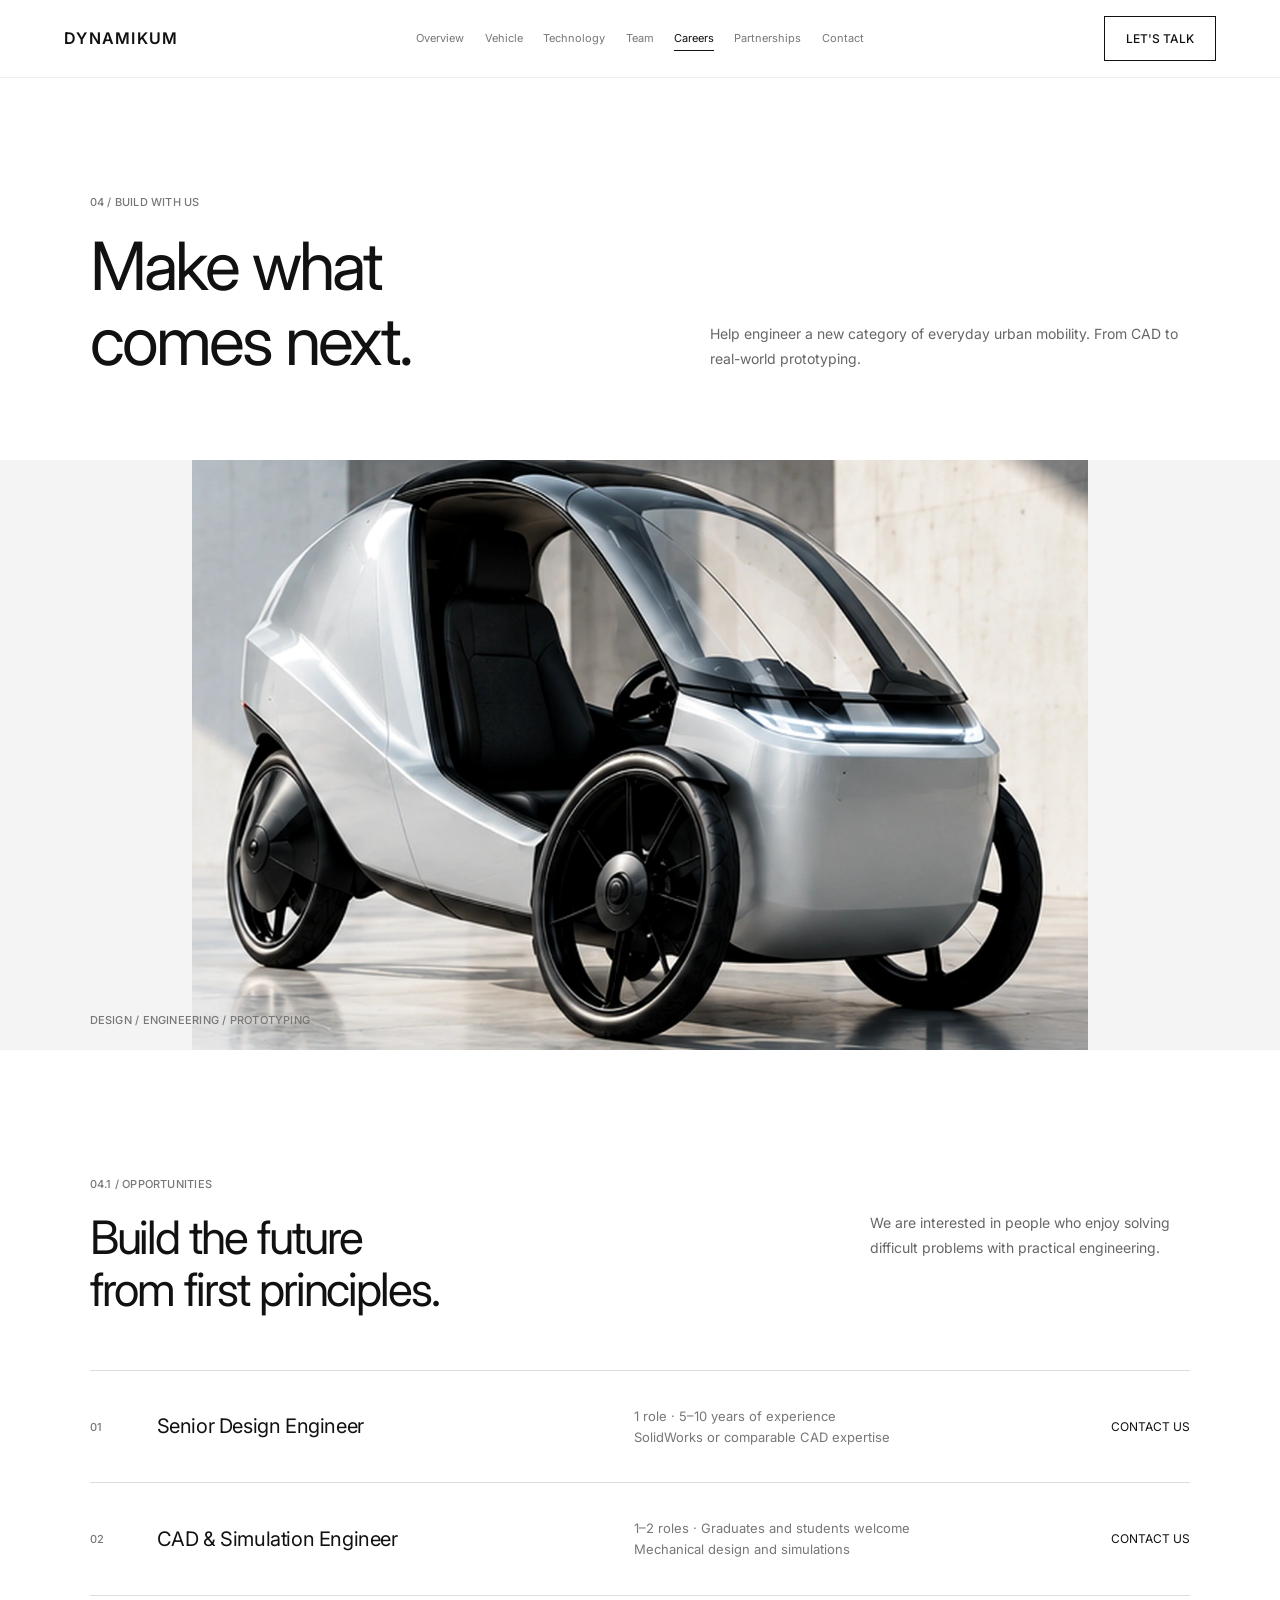
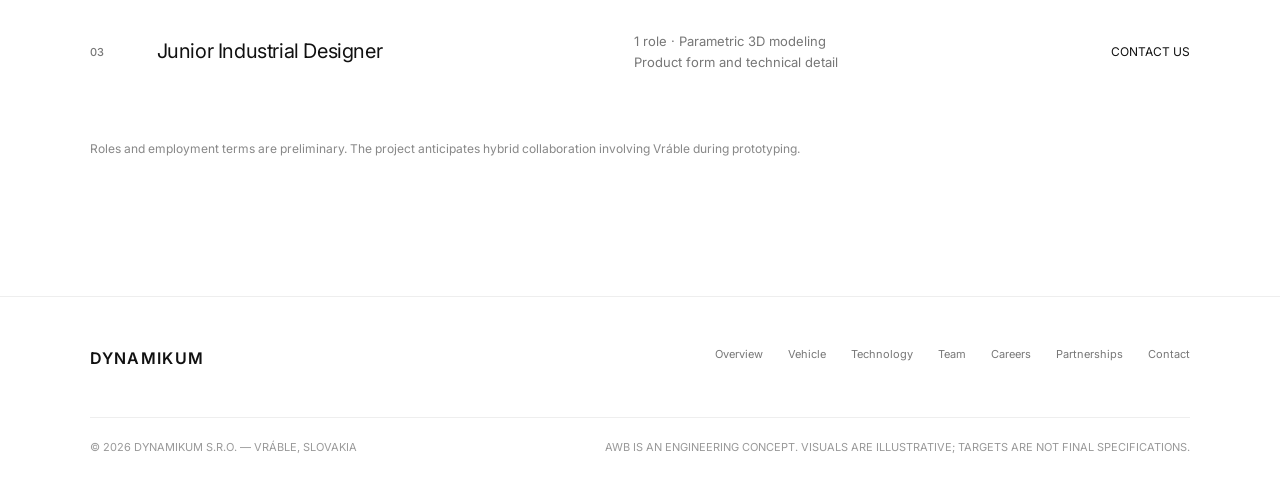
==== commit 68ad1168: "Remove decorative arrows and accent markup from careers.html" ====
--- a/careers.html
+++ b/careers.html
@@ -1 +1 @@
-<!doctype html><html lang="en"><head><meta charset="utf-8"><meta name="viewport" content="width=device-width,initial-scale=1"><meta name="theme-color" content="#0b0d0d"><meta name="description" content="Dynamikum AWB — an all-weather electric-assist three-wheel urban velomobile. Engineering a new way to move."><title>Careers — DYNAMIKUM</title><link rel="stylesheet" href="/style.css"></head><body><header class="site-header"><a class="brand" href="/" aria-label="Dynamikum home">DYNAMIKUM<span>®</span></a><nav class="nav" aria-label="Main navigation"><a href="/">Overview</a><a href="/vehicle.html">Vehicle</a><a href="/technology.html">Technology</a><a href="/team.html">Team</a><a href="/careers.html" aria-current="page">Careers</a><a href="/partnerships.html">Partnerships</a><a href="/contact.html">Contact</a></nav><div class="header-action"><a class="btn" href="/contact.html">LET'S TALK <span class="arrow" aria-hidden="true">↗</span></a></div></header><main><section class="page-top"><div><div class="eyebrow">04 / BUILD WITH US</div><h1 class="display">Make what<br>comes next<span style="color:var(--accent)">.</span></h1></div><p class="body">Help engineer a new category of everyday urban mobility. From CAD to real-world prototyping.</p></section><div class="feature"><img src="/hero-studio.webp" alt="AWB product development concept" fetchpriority="high"><div class="caption">DESIGN / ENGINEERING / PROTOTYPING</div></div><section class="section"><div class="section-header"><div><div class="eyebrow">04.1 / OPPORTUNITIES</div><h2 class="heading">Build the future<br>from first principles.</h2></div><p class="body">We are interested in people who enjoy solving difficult problems with practical engineering.</p></div><div class="job"><span class="index">01</span><h3>Senior Design Engineer</h3><p>1 role · 5–10 years of experience<br>SolidWorks or comparable CAD expertise</p><a href="/contact.html">CONTACT US ↗</a></div><div class="job"><span class="index">02</span><h3>CAD & Simulation Engineer</h3><p>1–2 roles · Graduates and students welcome<br>Mechanical design and simulations</p><a href="/contact.html">CONTACT US ↗</a></div><div class="job"><span class="index">03</span><h3>Junior Industrial Designer</h3><p>1 role · Parametric 3D modeling<br>Product form and technical detail</p><a href="/contact.html">CONTACT US ↗</a></div><p class="tiny" style="margin-top:30px">Roles and employment terms are preliminary. The project anticipates hybrid collaboration involving Vráble during prototyping.</p></section></main><footer class="footer"><div class="footer-top"><a class="brand" href="/">DYNAMIKUM<span>®</span></a><nav class="footer-nav" aria-label="Footer navigation"><a href="/">Overview</a><a href="/vehicle.html">Vehicle</a><a href="/technology.html">Technology</a><a href="/team.html">Team</a><a href="/careers.html">Careers</a><a href="/partnerships.html">Partnerships</a><a href="/contact.html">Contact</a></nav></div><div class="footer-bottom"><span>© 2026 DYNAMIKUM S.R.O. — VRÁBLE, SLOVAKIA</span><span>AWB IS AN ENGINEERING CONCEPT. VISUALS ARE ILLUSTRATIVE; TARGETS ARE NOT FINAL SPECIFICATIONS.</span></div></footer></body></html>+<!doctype html><html lang="en"><head><meta charset="utf-8"><meta name="viewport" content="width=device-width,initial-scale=1"><meta name="theme-color" content="#0b0d0d"><meta name="description" content="Dynamikum AWB — an all-weather electric-assist three-wheel urban velomobile. Engineering a new way to move."><title>Careers — DYNAMIKUM</title><link rel="stylesheet" href="/style.css"></head><body><header class="site-header"><a class="brand" href="/" aria-label="Dynamikum home">DYNAMIKUM<span>®</span></a><nav class="nav" aria-label="Main navigation"><a href="/">Overview</a><a href="/vehicle.html">Vehicle</a><a href="/technology.html">Technology</a><a href="/team.html">Team</a><a href="/careers.html" aria-current="page">Careers</a><a href="/partnerships.html">Partnerships</a><a href="/contact.html">Contact</a></nav><div class="header-action"><a class="btn" href="/contact.html">LET'S TALK </a></div></header><main><section class="page-top"><div><div class="eyebrow">04 / BUILD WITH US</div><h1 class="display">Make what<br>comes next.</h1></div><p class="body">Help engineer a new category of everyday urban mobility. From CAD to real-world prototyping.</p></section><div class="feature"><img src="/hero-studio.webp" alt="AWB product development concept" fetchpriority="high"><div class="caption">DESIGN / ENGINEERING / PROTOTYPING</div></div><section class="section"><div class="section-header"><div><div class="eyebrow">04.1 / OPPORTUNITIES</div><h2 class="heading">Build the future<br>from first principles.</h2></div><p class="body">We are interested in people who enjoy solving difficult problems with practical engineering.</p></div><div class="job"><span class="index">01</span><h3>Senior Design Engineer</h3><p>1 role · 5–10 years of experience<br>SolidWorks or comparable CAD expertise</p><a href="/contact.html">CONTACT US</a></div><div class="job"><span class="index">02</span><h3>CAD & Simulation Engineer</h3><p>1–2 roles · Graduates and students welcome<br>Mechanical design and simulations</p><a href="/contact.html">CONTACT US</a></div><div class="job"><span class="index">03</span><h3>Junior Industrial Designer</h3><p>1 role · Parametric 3D modeling<br>Product form and technical detail</p><a href="/contact.html">CONTACT US</a></div><p class="tiny" style="margin-top:30px">Roles and employment terms are preliminary. The project anticipates hybrid collaboration involving Vráble during prototyping.</p></section></main><footer class="footer"><div class="footer-top"><a class="brand" href="/">DYNAMIKUM<span>®</span></a><nav class="footer-nav" aria-label="Footer navigation"><a href="/">Overview</a><a href="/vehicle.html">Vehicle</a><a href="/technology.html">Technology</a><a href="/team.html">Team</a><a href="/careers.html">Careers</a><a href="/partnerships.html">Partnerships</a><a href="/contact.html">Contact</a></nav></div><div class="footer-bottom"><span>© 2026 DYNAMIKUM S.R.O. — VRÁBLE, SLOVAKIA</span><span>AWB IS AN ENGINEERING CONCEPT. VISUALS ARE ILLUSTRATIVE; TARGETS ARE NOT FINAL SPECIFICATIONS.</span></div></footer></body></html>
--- a/style.css
+++ b/style.css
@@ -1,6 +1,10 @@
-@import url('https://fonts.googleapis.com/css2?family=DM+Sans:wght@300;400;500;600;700&family=Manrope:wght@200;300;400;500;600&family=IBM+Plex+Mono:wght@400;500&display=swap');
-:root{--bg:#0b0d0d;--panel:#141716;--line:#343935;--ivory:#f2f0ea;--silver:#aeb5b1;--muted:#858e89;--accent:#c6b598;--light:#e8e9e5;--dark:#121615}
-*{box-sizing:border-box}html{scroll-behavior:smooth}body{margin:0;background:var(--bg);color:var(--ivory);font-family:'DM Sans',sans-serif;-webkit-font-smoothing:antialiased}a{color:inherit;text-decoration:none}img{display:block;width:100%}h1,h2,h3,p{margin-top:0}button{font:inherit}::selection{background:#b9a78a;color:#0c0e0d}
-.mono,.eyebrow,.nav a,.btn,.index,.spec-label,.footer-nav a,.chip,.caption,.job-meta{font-family:'IBM Plex Mono',monospace;letter-spacing:.085em;text-transform:uppercase}
-.site-header{height:84px;display:grid;grid-template-columns:1fr auto 1fr;align-items:center;gap:20px;padding:0 4%;border-bottom:1px solid #303532;background:#0c0f0e;position:relative;z-index:30}
-.brand{font-family:Manrope,sans-serif;font-weight:600;letter-spacing:.23em;font-size:18px;white-space:nowrap}.brand span{color:var(--accent)}.nav{display:flex;gap:clamp(12px,1.55vw,28px);align-items:center}.nav a{font-size:9px;color:#b1b7b2;transition:color .2s;white-space:nowrap}.nav a:hover,.nav a[aria-current=page]{color:#fff}.nav a[aria-current=page]{border-bottom:1px solid var(--accent);padding-bottom:6px}.header-action{justify-self:end}.btn{display:inline-flex;align-items:center;justify-content:space-between;gap:28px;border:1px solid #5a615b;color:var(--ivory);font-size:10px;padding:15px 20px;transition:background .2s,color .2s,transform .2s;white-space:nowrap}.btn:hover{background:var(--accent);color:#101210;border-color:var(--accent);transform:translateY(-2px)}.btn.filled{background:var(--accent);border-color:var(--accent);color:#111411}.btn.filled:hover{background:#e0d3bc}.btn .arrow{font-size:17px;line-height:0}.eyebrow{font-size:10px;color:var(--accent);line-height:1.6}.index{font-size:10px;color:#77827b}.display{font-family:Manrope,sans-serif;font-weight:200;letter-spacing:-.072em;line-height:1.035;font-size:clamp(65px,7.4vw,132px)}.heading{font-family:Manrope,sans-serif;font-weight:300;letter-spacing:-.062em;line-height:1.07;font-size:clamp(44px,5vw,83px)}.subheading{font-family:Manrope,sans-serif;font-weight:300;letter-spacing:-.045em;font-size:clamp(29px,3vw,48px);line-height:1.14}.body{font-size:15px;line-height:1.8;color:#aeb7b0;max-width:510px}.tiny{font-size:12px;line-height:1.7;color:#8c9690}.rule{border-top:1px solid var(--line)}.section{padding:110px 6%}.section-header{display:flex;align-items:flex-start;justify-content:space-between;gap:40px;margin-bottom:54px}.section-header .heading{max-width:850px;margin:15px 0 0}.section-header .body{max-width:340px;margin-top:40px}.grid-2{display:grid;grid-template-columns:repeat(2,minmax(0,1fr));gap:16px}.grid-3{display:grid;grid-template-columns:repeat(3,minmax(0,1fr));gap:16px}.grid-4{display:grid;grid-template-columns:repeat(4,minmax(0,1fr));gap:12px}.hero{min-height:760px;height:min(890px,calc(100svh - 84px));display:grid;grid-template-columns:45% 55%;background:#0c0f0e}.hero-copy{position:relative;padding:9vh 7% 7vh 13.4%;display:flex;flex-direction:column;align-items:flex-start;justify-content:center;min-width:0}.hero-copy:before{content:"";position:absolute;left:13.4%;top:8%;height:1px;width:80px;background:var(--accent)}.hero .display{margin:27px 0 27px;font-size:clamp(58px,6.3vw,111px)}.hero .body{max-width:390px}.hero-actions{display:flex;flex-wrap:wrap;gap:12px;margin-top:29px}.hero-media{position:relative;overflow:hidden;background:#d9dcda}.hero-media img{height:100%;object-fit:cover;object-position:center}.hero-media:after{content:"";position:absolute;inset:0;border:1px solid #ffffff1c;pointer-events:none}.hero-media .image-tag{position:absolute;left:28px;bottom:27px;background:#101514d9;border:1px solid #ffffff32;padding:11px 14px;font-size:10px;color:#d8dfda;font-family:'IBM Plex Mono',monospace;letter-spacing:.08em}.hero-side{position:absolute;right:25px;top:27px;writing-mode:vertical-rl;font-size:10px;color:#3c4540;font-family:'IBM Plex Mono',monospace;letter-spacing:.16em}.bottom-band{display:grid;grid-template-columns:repeat(4,1fr);border-top:1px solid var(--line);border-bottom:1px solid var(--line);background:#111514}.bottom-band>div{padding:30px 30px 33px;border-right:1px solid var(--line)}.bottom-band>div:first-child{padding-left:6vw}.bottom-band>div:last-child{border-right:0}.bottom-band strong{display:block;font-size:16px;font-weight:400;margin-bottom:8px}.bottom-band span{font-size:10px;color:#929c95;font-family:'IBM Plex Mono',monospace;letter-spacing:.04em}.editorial-card{background:#171b19;border:1px solid #343a35;overflow:hidden}.editorial-card .photo{height:360px;overflow:hidden;background:#dfe2df}.editorial-card .photo.dark-photo{background:#0b0d0d}.editorial-card img{height:100%;object-fit:cover;transition:transform .5s}.editorial-card:hover img{transform:scale(1.035)}.editorial-card .info{padding:29px 30px 32px}.editorial-card .info .eyebrow{margin-bottom:13px}.editorial-card h3{font-family:Manrope,sans-serif;font-weight:300;letter-spacing:-.05em;font-size:31px;margin:0 0 12px}.editorial-card p{font-size:13px;line-height:1.65;color:#a2ada5;margin:0}.statement{display:grid;grid-template-columns:1fr 1fr;gap:8%;align-items:center}.statement .heading{margin:16px 0 25px}.statement-image{min-height:510px;background:#dce0dd;overflow:hidden}.statement-image img{height:510px;object-fit:cover}.spec-grid{display:grid;grid-template-columns:repeat(4,1fr);border-top:1px solid #4c544c}.spec{padding:30px 20px 35px;border-right:1px solid #4c544c}.spec:first-child{padding-left:0}.spec:last-child{border-right:0}.spec .value{font-family:Manrope,sans-serif;font-size:clamp(35px,4.1vw,65px);font-weight:200;letter-spacing:-.07em;line-height:1.1}.spec .spec-label{font-size:10px;color:#a1aba3;margin-top:16px;line-height:1.6}.light-section{background:var(--light);color:#171d1a}.light-section .body{color:#5e6a62}.light-section .tiny{color:#69756d}.light-section .eyebrow{color:#82745c}.light-section .rule{border-color:#cbd0ca}.page-top{padding:90px 6% 70px;display:grid;grid-template-columns:1fr 1fr;gap:40px;align-items:end}.page-top .display{font-size:clamp(62px,7vw,117px);margin:17px 0 0}.page-top .body{justify-self:end;margin:0 0 10px}.feature{height:660px;position:relative;overflow:hidden;background:#e2e4e0}.feature img{height:100%;object-fit:cover;object-position:center}.feature .caption{position:absolute;bottom:22px;left:3%;padding:11px 14px;background:#0e1211dd;color:#fff;font-size:10px}.feature.dark-feature{background:#0a0d0c}.feature.dark-feature img{object-fit:contain}.photo-grid{display:grid;grid-template-columns:repeat(4,1fr);gap:10px}.photo-grid figure{margin:0;background:#e6e9e5}.photo-grid img{height:270px;object-fit:cover}.photo-grid figcaption{padding:15px 4px;font-size:10px;color:#a6afa8;font-family:'IBM Plex Mono',monospace;letter-spacing:.08em;text-transform:uppercase}.technical-hero{min-height:780px;display:grid;grid-template-columns:38% 62%;background:#080b0b;border-bottom:1px solid #343a35}.technical-copy{padding:110px 8% 70px 16%;display:flex;flex-direction:column;justify-content:center}.technical-copy .display{font-size:clamp(59px,5.7vw,98px);margin:22px 0}.technical-media{position:relative;background:radial-gradient(ellipse at 53% 50%,#28302c 0%,#111615 45%,#080b0b 80%);overflow:hidden;display:flex;align-items:center}.technical-media img{width:100%;height:75%;object-fit:contain;filter:grayscale(1) contrast(1.12);mix-blend-mode:screen}.technical-media:before,.technical-media:after{content:"";position:absolute;inset:8%;border:1px solid #6d776d22;pointer-events:none}.technical-media:after{inset:16% 8%;border-left:0;border-right:0}.technical-media .cross{position:absolute;right:6%;bottom:6%;color:#7d8a7f;font-size:10px;font-family:'IBM Plex Mono',monospace}.engineering-row{display:grid;grid-template-columns:65px 1fr 1fr;gap:35px;align-items:start;border-top:1px solid var(--line);padding:35px 0}.engineering-row .num{font-size:11px;color:var(--accent);font-family:'IBM Plex Mono',monospace}.engineering-row h3{font-family:Manrope,sans-serif;font-size:clamp(27px,3.1vw,49px);font-weight:300;letter-spacing:-.05em;margin:0}.engineering-row p{font-size:14px;line-height:1.75;color:#aab4ad;max-width:430px;margin:0}.job{border-top:1px solid #464f47;display:grid;grid-template-columns:55px 1fr 1fr auto;gap:22px;align-items:center;padding:35px 0}.job h3{font-size:clamp(19px,2.3vw,32px);font-weight:400;letter-spacing:-.03em;margin:0}.job p{color:#9da89e;font-size:12px;line-height:1.6;margin:0}.job a{font-family:'IBM Plex Mono',monospace;color:var(--accent);font-size:11px;text-transform:uppercase;white-space:nowrap}.team-person{border-top:1px solid #414942;padding:20px 0 30px}.team-person .number{font-family:'IBM Plex Mono',monospace;color:var(--accent);font-size:10px;margin-bottom:27px}.team-person h3{font-size:23px;letter-spacing:-.04em;font-weight:400;margin:0 0 7px}.team-person p{font-size:12px;color:#a1aca2;line-height:1.6}.contact-panel{padding:70px 7%;border:1px solid #414a41;background:#171d19}.contact-panel .heading{margin:16px 0 35px}.contact-panel .body{margin-bottom:30px}.footer{padding:45px 6% 30px;background:#090c0b;border-top:1px solid #343b35}.footer-top{display:flex;justify-content:space-between;align-items:flex-start;gap:40px;padding-bottom:50px}.footer-nav{display:flex;flex-wrap:wrap;gap:25px}.footer-nav a{font-size:10px;color:#a2aca3}.footer-bottom{border-top:1px solid #313a32;padding-top:20px;display:flex;justify-content:space-between;gap:30px;color:#7b867d;font-size:10px;font-family:'IBM Plex Mono',monospace;line-height:1.7}.image-credit{font-family:'IBM Plex Mono',monospace;color:#818b83;font-size:10px;letter-spacing:.05em}.wide-image{height:540px;background:#d8ddda}.wide-image img{height:100%;object-fit:cover}.spacer-top{padding-top:0}.mobile-note{display:none}@media(max-width:1100px){.site-header{grid-template-columns:1fr auto}.nav{order:3;grid-column:1/-1;justify-content:center;height:30px}.site-header{height:auto;min-height:85px;padding-top:16px;padding-bottom:10px}.hero{height:760px}.hero-copy{padding-left:9%}.hero-copy:before{left:9%}.technical-copy{padding-left:10%}}@media(max-width:760px){.site-header{grid-template-columns:1fr auto;padding:18px 5% 10px}.brand{font-size:15px}.header-action .btn{padding:11px 12px;font-size:9px}.nav{justify-content:flex-start;overflow:auto;gap:19px;width:100%;height:35px}.nav a{font-size:10px}.hero{height:auto;min-height:0;display:flex;flex-direction:column}.hero-copy{padding:65px 6% 58px}.hero-copy:before{left:6%;top:32px}.hero .display{font-size:clamp(60px,12vw,84px)}.hero-media{height:440px}.hero-media img{object-fit:cover}.bottom-band{grid-template-columns:repeat(2,1fr)}.bottom-band>div{padding:24px 6%!important}.bottom-band>div:nth-child(2){border-right:0}.bottom-band>div:nth-child(-n+2){border-bottom:1px solid var(--line)}.section{padding:70px 6%}.section-header{display:block;margin-bottom:32px}.section-header .body{margin-top:20px}.grid-2,.grid-3,.statement{grid-template-columns:1fr}.grid-4,.photo-grid{grid-template-columns:repeat(2,1fr)}.editorial-card .photo{height:280px}.statement-image,.statement-image img{height:330px;min-height:0}.spec-grid{grid-template-columns:repeat(2,1fr)}.spec:nth-child(2){border-right:0}.spec:nth-child(-n+2){border-bottom:1px solid #4c544c}.spec:nth-child(3){padding-left:0}.page-top{grid-template-columns:1fr;padding:65px 6% 40px;gap:20px}.page-top .display{font-size:clamp(58px,11vw,88px)}.page-top .body{justify-self:start}.feature{height:400px}.photo-grid img{height:180px}.technical-hero{display:flex;flex-direction:column;min-height:0}.technical-copy{padding:75px 6% 35px}.technical-copy .display{font-size:clamp(57px,10vw,82px)}.technical-media{height:380px}.engineering-row{grid-template-columns:35px 1fr;gap:15px}.engineering-row p{grid-column:2}.job{grid-template-columns:35px 1fr;gap:14px}.job p,.job a{grid-column:2}.footer-top,.footer-bottom{flex-direction:column;gap:20px}.footer-nav{gap:14px}.wide-image{height:300px}.contact-panel{padding:40px 7%}}@media(prefers-reduced-motion:reduce){html{scroll-behavior:auto}*,*:before,*:after{transition:none!important}}+@import url('https://fonts.googleapis.com/css2?family=Inter:wght@400;500;600&display=swap');
+:root{--bg:#fff;--panel:#f6f6f6;--line:#dedede;--ivory:#111;--silver:#666;--muted:#777;--accent:#111;--light:#f7f7f7;--dark:#111}
+*{box-sizing:border-box}html{scroll-behavior:smooth}body{margin:0;background:#fff;color:#111;font-family:Inter,Arial,sans-serif;font-size:14px;line-height:1.65;-webkit-font-smoothing:antialiased}a{color:inherit;text-decoration:none}img{display:block;width:100%}h1,h2,h3,p{margin-top:0}button{font:inherit}::selection{background:#ddd;color:#111}
+.site-header{min-height:78px;display:grid;grid-template-columns:1fr auto 1fr;align-items:center;gap:25px;padding:0 5%;background:#fff;border-bottom:1px solid #eee;position:relative;z-index:20}.brand{font-size:16px;font-weight:600;letter-spacing:.08em;white-space:nowrap}.brand span{display:none}.nav{display:flex;gap:clamp(13px,1.6vw,27px);align-items:center}.nav a{font-size:11px;font-weight:400;color:#777;white-space:nowrap}.nav a:hover,.nav a[aria-current=page]{color:#111}.nav a[aria-current=page]{text-decoration:underline;text-underline-offset:8px}.header-action{justify-self:end}.btn{display:inline-flex;align-items:center;justify-content:center;gap:0;border:1px solid #111;background:#fff;color:#111;font-size:12px;font-weight:500;letter-spacing:0;text-transform:none;padding:12px 21px;transition:background .2s,color .2s;white-space:nowrap}.btn:hover{background:#111;color:#fff}.btn.filled{background:#111;color:#fff}.btn.filled:hover{background:#444}.btn .arrow{display:none}.eyebrow,.index,.spec-label,.caption,.image-credit,.job-meta{font-size:11px;font-weight:500;letter-spacing:.02em;text-transform:none;color:#777}.display,.heading,.subheading{font-family:Inter,Arial,sans-serif;font-weight:400;letter-spacing:-.045em;line-height:1.13}.display{font-size:clamp(48px,5.2vw,82px)}.heading{font-size:clamp(35px,3.6vw,56px)}.subheading{font-size:clamp(25px,2.5vw,36px)}.body{font-size:14px;line-height:1.8;color:#666;max-width:480px}.tiny{font-size:12px;line-height:1.8;color:#888}.rule{border-top:1px solid #e5e5e5}.section{padding:125px 7%}.section-header{display:flex;align-items:flex-start;justify-content:space-between;gap:60px;margin-bottom:55px}.section-header .heading{max-width:750px;margin:18px 0 0}.section-header .body{max-width:320px;margin-top:35px}.grid-2{display:grid;grid-template-columns:repeat(2,minmax(0,1fr));gap:24px}.grid-3{display:grid;grid-template-columns:repeat(3,minmax(0,1fr));gap:24px}.grid-4{display:grid;grid-template-columns:repeat(4,minmax(0,1fr));gap:24px}
+.hero{min-height:640px;height:min(770px,calc(100svh - 78px));display:grid;grid-template-columns:43% 57%;background:#fff}.hero-copy{padding:8vh 7% 8vh 16.3%;display:flex;flex-direction:column;align-items:flex-start;justify-content:center}.hero-copy:before{display:none}.hero .display{margin:23px 0 25px;font-size:clamp(50px,5.1vw,81px)}.hero .body{max-width:370px}.hero-actions{display:flex;flex-wrap:wrap;gap:12px;margin-top:29px}.hero-media{position:relative;overflow:hidden;background:#f4f4f4}.hero-media img{height:100%;object-fit:contain;object-position:center}.hero-media:after{display:none}.hero-media .image-tag,.hero-side{display:none}.bottom-band{display:grid;grid-template-columns:repeat(4,1fr);border-top:1px solid #eee;border-bottom:1px solid #eee;background:#fff}.bottom-band>div{padding:29px 20px;border-right:1px solid #eee}.bottom-band>div:first-child{padding-left:7vw}.bottom-band>div:last-child{border-right:0}.bottom-band strong{display:block;font-size:13px;font-weight:500;margin-bottom:5px}.bottom-band span{font-size:11px;color:#888;letter-spacing:0;text-transform:none}
+.editorial-card{background:#fff;border:0;overflow:hidden}.editorial-card .photo{height:350px;overflow:hidden;background:#f3f3f3}.editorial-card .photo.dark-photo{background:#f2f2f2}.editorial-card img{height:100%;object-fit:contain;transition:transform .35s}.editorial-card:hover img{transform:scale(1.02)}.editorial-card .info{padding:22px 0 15px}.editorial-card .info .eyebrow{margin-bottom:9px}.editorial-card h3{font-size:22px;font-weight:400;letter-spacing:-.025em;margin:0 0 10px}.editorial-card p{font-size:13px;line-height:1.7;color:#777;margin:0}.statement{display:grid;grid-template-columns:1fr 1fr;gap:9%;align-items:center}.statement .heading{margin:18px 0 26px}.statement-image{min-height:470px;background:#f3f3f3;overflow:hidden}.statement-image img{height:470px;object-fit:contain}.spec-grid{display:grid;grid-template-columns:repeat(4,1fr);border-top:1px solid #ddd}.spec{padding:30px 20px 32px;border-right:1px solid #e5e5e5}.spec:first-child{padding-left:0}.spec:last-child{border-right:0}.spec .value{font-size:clamp(29px,3.1vw,49px);font-weight:400;letter-spacing:-.04em;line-height:1.2}.spec .spec-label{margin-top:14px}.light-section,.dark-section{background:#f7f7f7;color:#111}.light-section .body,.dark-section .body{color:#666}.light-section .tiny,.dark-section .tiny{color:#888}.light-section .eyebrow,.dark-section .eyebrow{color:#777}
+.page-top{padding:115px 7% 80px;display:grid;grid-template-columns:1fr 1fr;gap:50px;align-items:end}.page-top .display{font-size:clamp(47px,5.2vw,82px);margin:18px 0 0}.page-top .body{justify-self:end;margin:0 0 8px}.feature{height:590px;position:relative;overflow:hidden;background:#f4f4f4}.feature img{height:100%;object-fit:contain;object-position:center}.feature .caption{position:absolute;bottom:20px;left:7%;padding:0;background:transparent;color:#777}.feature.dark-feature{background:#f4f4f4}.feature.dark-feature img{object-fit:contain}.photo-grid{display:grid;grid-template-columns:repeat(4,1fr);gap:15px}.photo-grid figure{margin:0;background:#f5f5f5}.photo-grid img{height:240px;object-fit:cover}.photo-grid figcaption{padding:13px 0;background:#fff;color:#777;font-size:11px;text-transform:none;letter-spacing:0}
+.technical-hero{min-height:650px;display:grid;grid-template-columns:40% 60%;background:#fff;border-bottom:1px solid #eee}.technical-copy{padding:100px 8% 80px 17.5%;display:flex;flex-direction:column;justify-content:center}.technical-copy .display{font-size:clamp(48px,5vw,78px);margin:22px 0}.technical-media{position:relative;background:#f5f5f5;overflow:hidden;display:flex;align-items:center}.technical-media img{width:100%;height:100%;object-fit:contain;filter:grayscale(1);mix-blend-mode:normal}.technical-media:before,.technical-media:after,.technical-media .cross{display:none}.engineering-row{display:grid;grid-template-columns:45px 1fr 1fr;gap:35px;align-items:start;border-top:1px solid #ddd;padding:34px 0}.engineering-row .num{font-size:12px;color:#777}.engineering-row h3{font-size:clamp(24px,2.6vw,38px);font-weight:400;letter-spacing:-.03em;margin:0}.engineering-row p{font-size:14px;line-height:1.75;color:#777;max-width:430px;margin:0}.job{border-top:1px solid #ddd;display:grid;grid-template-columns:45px 1fr 1fr auto;gap:22px;align-items:center;padding:35px 0}.job h3{font-size:20px;font-weight:400;letter-spacing:-.02em;margin:0}.job p{color:#777;font-size:13px;line-height:1.6;margin:0}.job a{color:#111;font-size:12px;text-transform:none;white-space:nowrap}.team-person{border-top:1px solid #ddd;padding:20px 0 30px}.team-person .number{font-size:11px;color:#777;margin-bottom:24px}.team-person h3{font-size:19px;letter-spacing:-.02em;font-weight:500;margin:0 0 7px}.team-person p{font-size:12px;color:#777;line-height:1.6}.contact-panel{padding:55px 8%;border:1px solid #e5e5e5;background:#fafafa}.contact-panel .heading{margin:16px 0 35px}.contact-panel .body{margin-bottom:30px}.footer{padding:48px 7% 30px;background:#fff;border-top:1px solid #eee}.footer-top{display:flex;justify-content:space-between;align-items:flex-start;gap:40px;padding-bottom:45px}.footer-nav{display:flex;flex-wrap:wrap;gap:25px}.footer-nav a{font-size:11px;color:#777}.footer-bottom{border-top:1px solid #eee;padding-top:20px;display:flex;justify-content:space-between;gap:30px;color:#999;font-size:11px;line-height:1.7}.wide-image{height:500px;background:#f4f4f4}.wide-image img{height:100%;object-fit:contain}.spacer-top{padding-top:0}.mobile-note{display:none}
+@media(max-width:1100px){.site-header{grid-template-columns:1fr auto;padding-top:16px;padding-bottom:10px}.nav{order:3;grid-column:1/-1;justify-content:center;height:35px}.hero-copy{padding-left:10%}.technical-copy{padding-left:10%}}
+@media(max-width:760px){.site-header{grid-template-columns:1fr auto;padding:17px 6% 10px}.brand{font-size:15px}.header-action .btn{padding:10px 14px;font-size:11px}.nav{justify-content:flex-start;overflow:auto;gap:20px;width:100%;height:36px}.nav a{font-size:11px}.hero{height:auto;min-height:0;display:flex;flex-direction:column}.hero-copy{padding:78px 6% 65px}.hero .display{font-size:clamp(46px,10vw,70px)}.hero-media{height:360px}.bottom-band{grid-template-columns:repeat(2,1fr)}.bottom-band>div{padding:23px 6%!important}.bottom-band>div:nth-child(2){border-right:0}.bottom-band>div:nth-child(-n+2){border-bottom:1px solid #eee}.section{padding:80px 6%}.section-header{display:block;margin-bottom:35px}.section-header .body{margin-top:20px}.grid-2,.grid-3,.statement{grid-template-columns:1fr}.grid-4,.photo-grid{grid-template-columns:repeat(2,1fr)}.editorial-card .photo{height:280px}.statement-image,.statement-image img{height:310px;min-height:0}.spec-grid{grid-template-columns:repeat(2,1fr)}.spec:nth-child(2){border-right:0}.spec:nth-child(-n+2){border-bottom:1px solid #ddd}.spec:nth-child(3){padding-left:0}.page-top{grid-template-columns:1fr;padding:75px 6% 45px;gap:20px}.page-top .display{font-size:clamp(45px,10vw,69px)}.page-top .body{justify-self:start}.feature{height:350px}.photo-grid img{height:170px}.technical-hero{display:flex;flex-direction:column;min-height:0}.technical-copy{padding:80px 6% 50px}.technical-copy .display{font-size:clamp(45px,10vw,70px)}.technical-media{height:340px}.engineering-row{grid-template-columns:30px 1fr;gap:14px}.engineering-row p{grid-column:2}.job{grid-template-columns:30px 1fr;gap:14px}.job p,.job a{grid-column:2}.footer-top,.footer-bottom{flex-direction:column;gap:20px}.footer-nav{gap:16px}.wide-image{height:300px}.contact-panel{padding:40px 7%}}@media(prefers-reduced-motion:reduce){html{scroll-behavior:auto}*,*:before,*:after{transition:none!important}}
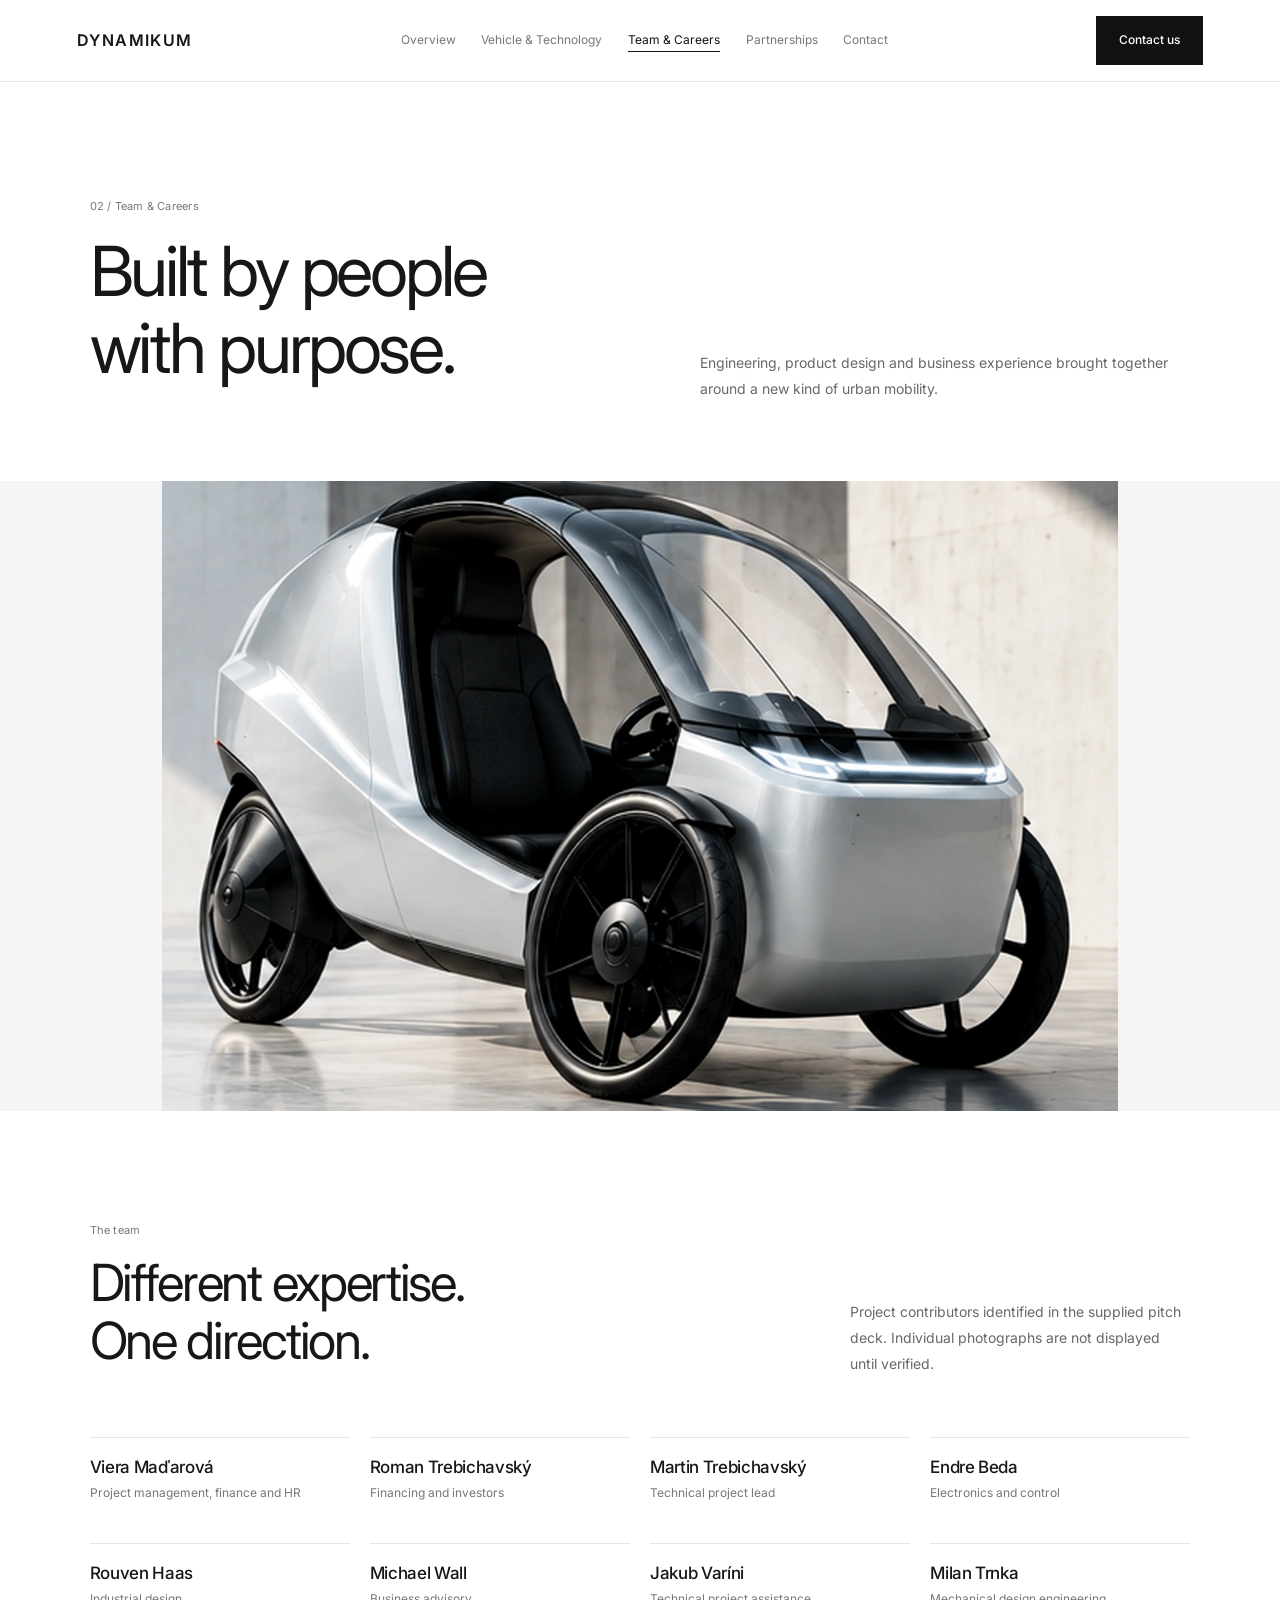
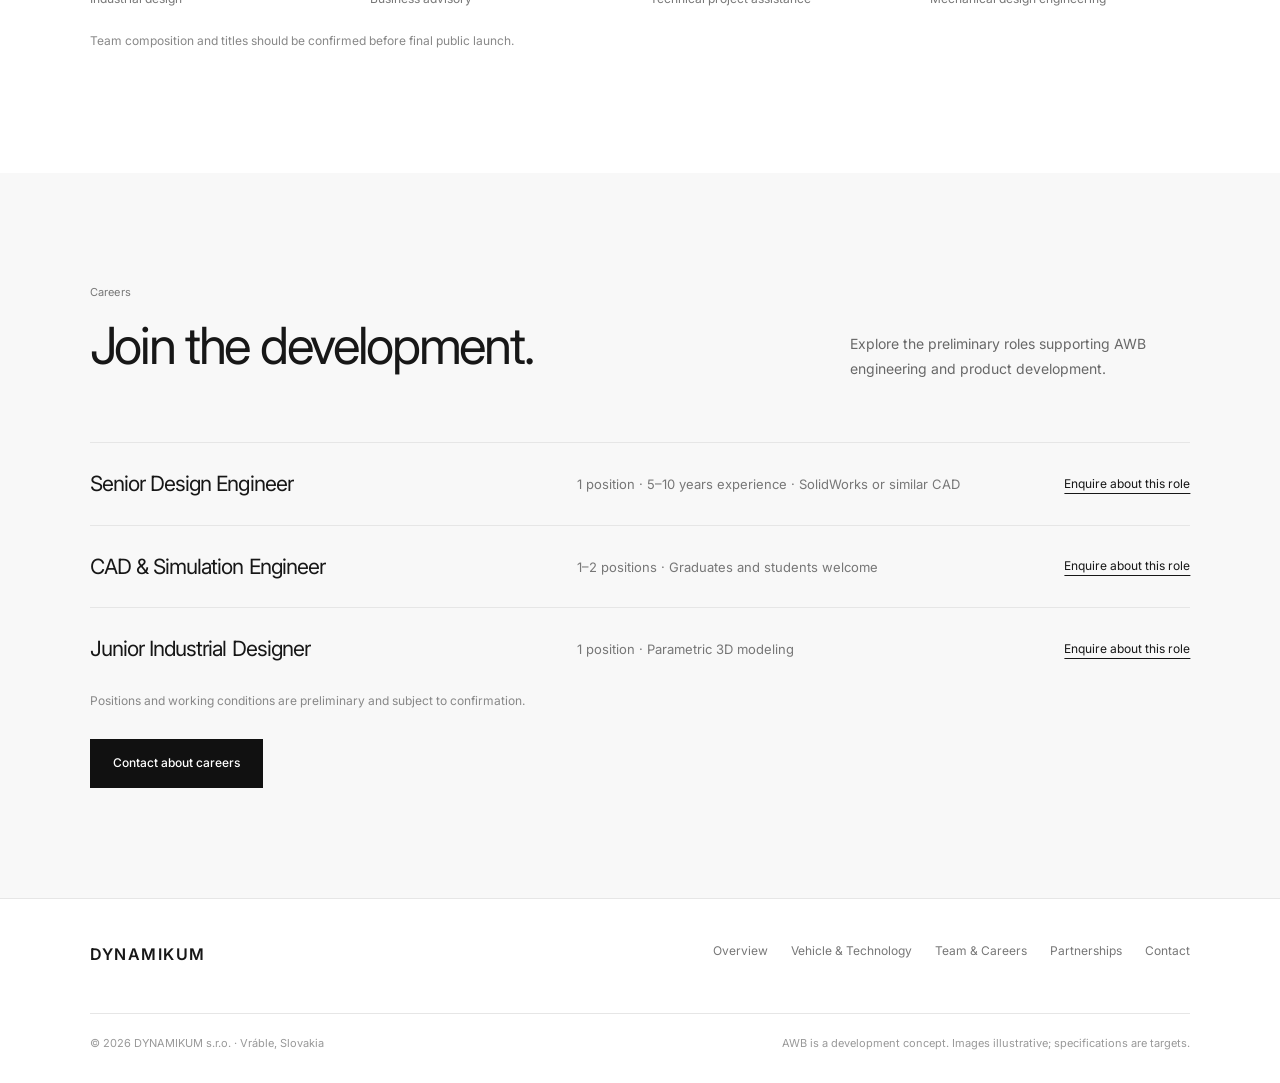
==== commit c1f07e7d: "Consolidate navigation and improve clean monochrome layouts: careers.html" ====
--- a/careers.html
+++ b/careers.html
@@ -1 +1 @@
-<!doctype html><html lang="en"><head><meta charset="utf-8"><meta name="viewport" content="width=device-width,initial-scale=1"><meta name="theme-color" content="#0b0d0d"><meta name="description" content="Dynamikum AWB — an all-weather electric-assist three-wheel urban velomobile. Engineering a new way to move."><title>Careers — DYNAMIKUM</title><link rel="stylesheet" href="/style.css"></head><body><header class="site-header"><a class="brand" href="/" aria-label="Dynamikum home">DYNAMIKUM<span>®</span></a><nav class="nav" aria-label="Main navigation"><a href="/">Overview</a><a href="/vehicle.html">Vehicle</a><a href="/technology.html">Technology</a><a href="/team.html">Team</a><a href="/careers.html" aria-current="page">Careers</a><a href="/partnerships.html">Partnerships</a><a href="/contact.html">Contact</a></nav><div class="header-action"><a class="btn" href="/contact.html">LET'S TALK </a></div></header><main><section class="page-top"><div><div class="eyebrow">04 / BUILD WITH US</div><h1 class="display">Make what<br>comes next.</h1></div><p class="body">Help engineer a new category of everyday urban mobility. From CAD to real-world prototyping.</p></section><div class="feature"><img src="/hero-studio.webp" alt="AWB product development concept" fetchpriority="high"><div class="caption">DESIGN / ENGINEERING / PROTOTYPING</div></div><section class="section"><div class="section-header"><div><div class="eyebrow">04.1 / OPPORTUNITIES</div><h2 class="heading">Build the future<br>from first principles.</h2></div><p class="body">We are interested in people who enjoy solving difficult problems with practical engineering.</p></div><div class="job"><span class="index">01</span><h3>Senior Design Engineer</h3><p>1 role · 5–10 years of experience<br>SolidWorks or comparable CAD expertise</p><a href="/contact.html">CONTACT US</a></div><div class="job"><span class="index">02</span><h3>CAD & Simulation Engineer</h3><p>1–2 roles · Graduates and students welcome<br>Mechanical design and simulations</p><a href="/contact.html">CONTACT US</a></div><div class="job"><span class="index">03</span><h3>Junior Industrial Designer</h3><p>1 role · Parametric 3D modeling<br>Product form and technical detail</p><a href="/contact.html">CONTACT US</a></div><p class="tiny" style="margin-top:30px">Roles and employment terms are preliminary. The project anticipates hybrid collaboration involving Vráble during prototyping.</p></section></main><footer class="footer"><div class="footer-top"><a class="brand" href="/">DYNAMIKUM<span>®</span></a><nav class="footer-nav" aria-label="Footer navigation"><a href="/">Overview</a><a href="/vehicle.html">Vehicle</a><a href="/technology.html">Technology</a><a href="/team.html">Team</a><a href="/careers.html">Careers</a><a href="/partnerships.html">Partnerships</a><a href="/contact.html">Contact</a></nav></div><div class="footer-bottom"><span>© 2026 DYNAMIKUM S.R.O. — VRÁBLE, SLOVAKIA</span><span>AWB IS AN ENGINEERING CONCEPT. VISUALS ARE ILLUSTRATIVE; TARGETS ARE NOT FINAL SPECIFICATIONS.</span></div></footer></body></html>+<!doctype html><html lang="en"><head><meta charset="utf-8"><meta name="viewport" content="width=device-width,initial-scale=1"><meta http-equiv="refresh" content="0;url=/team.html#careers"><link rel="canonical" href="https://dynamikum-concept.vercel.app/team.html"><title>Redirecting — DYNAMIKUM</title></head><body><p>Page moved to <a href="/team.html#careers">team.html#careers</a>.</p><script>location.replace('/team.html#careers')</script></body></html>
